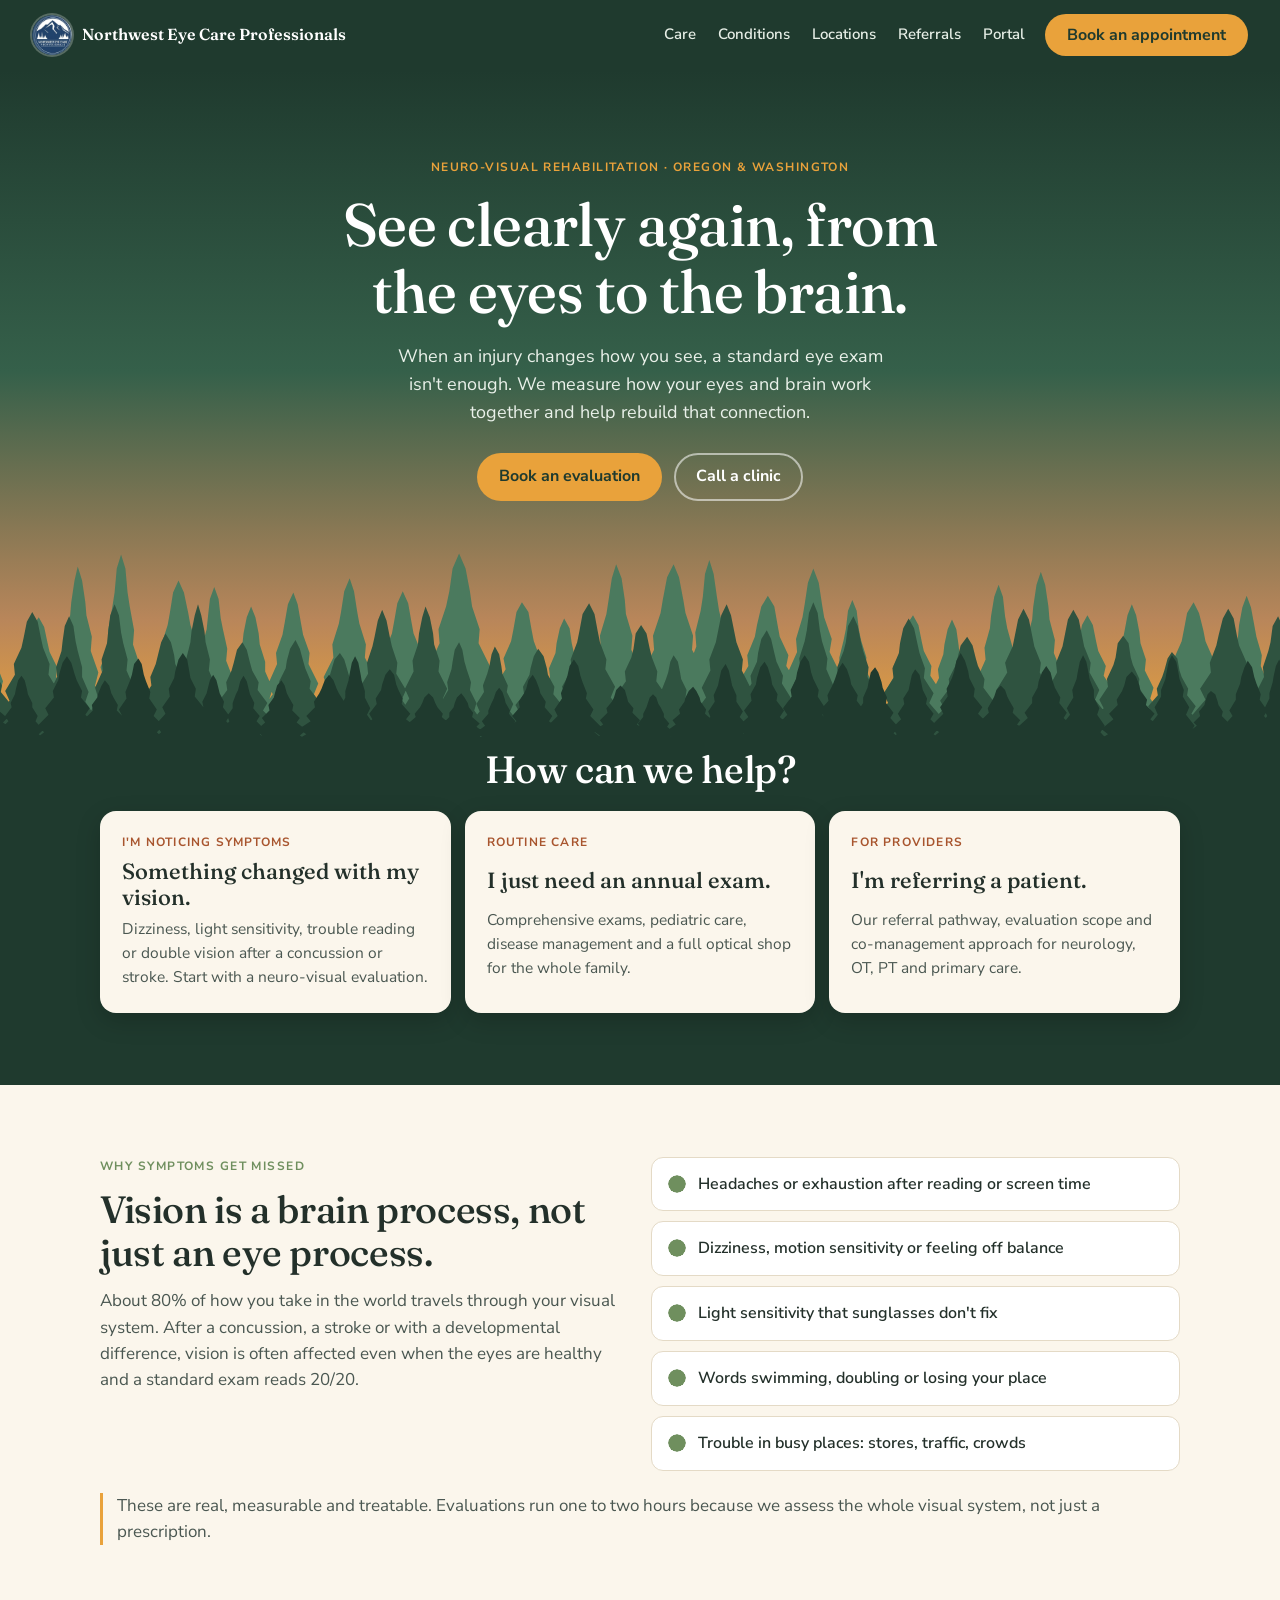
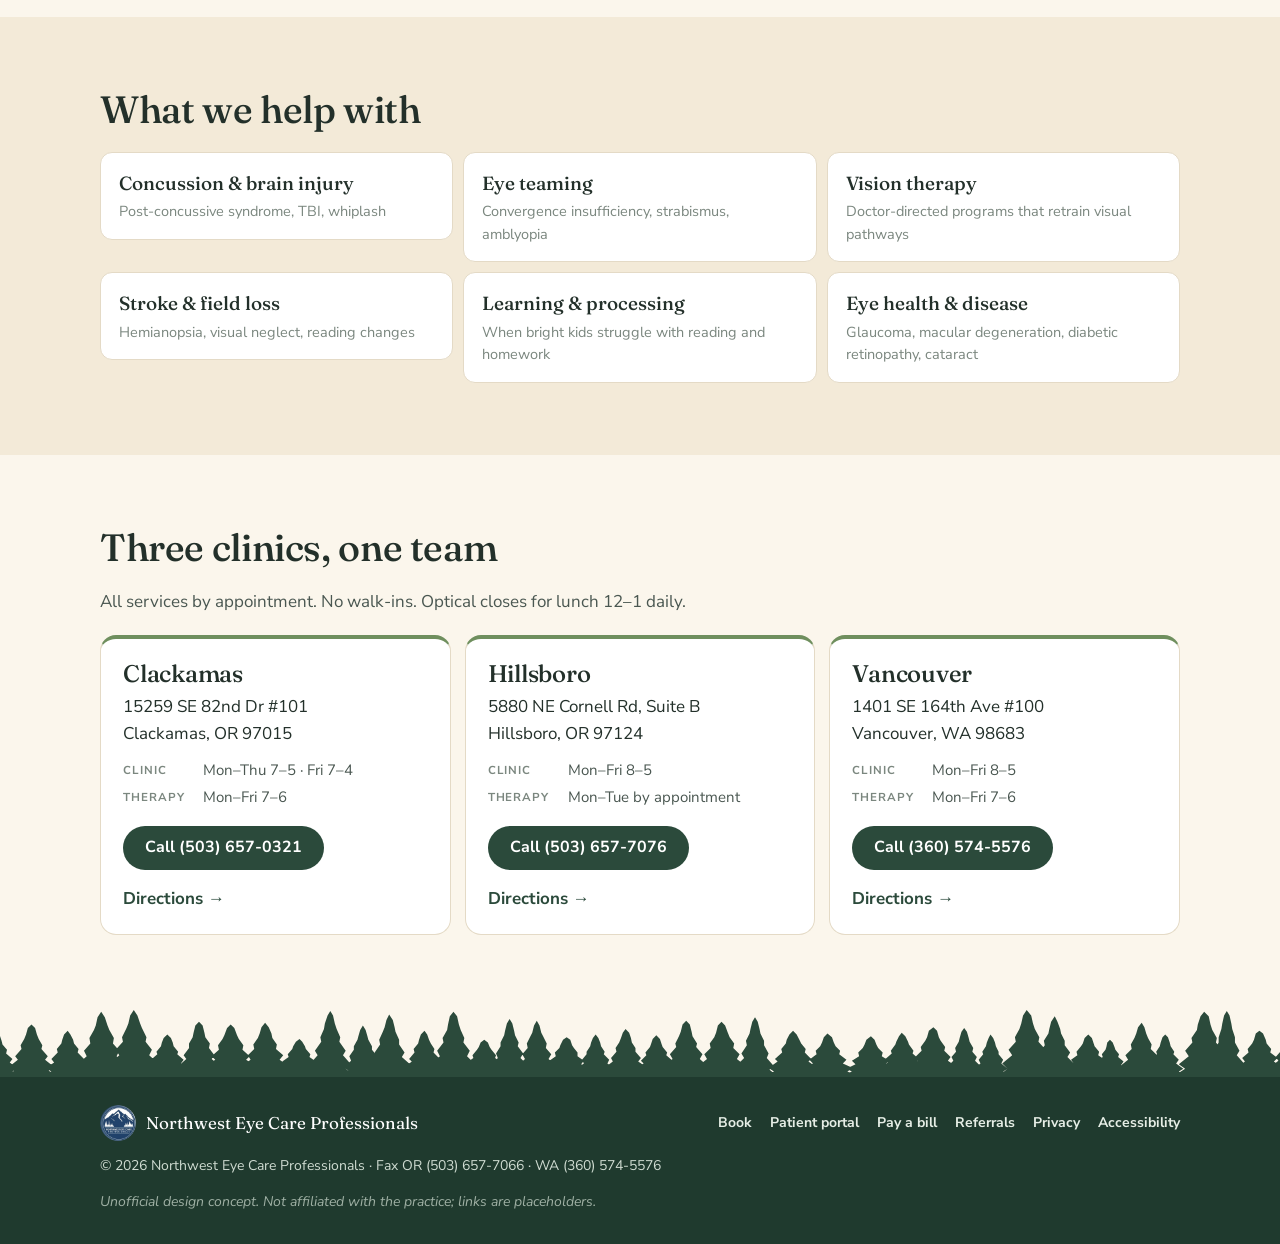
==== pnw/index.html @ d3c1705d "Add Pacific Northwest variant at /pnw/ and link both pages from the README Co-Authored-By: Claude Fa" ====
<!DOCTYPE html>
<html lang="en">
<head>
<meta charset="utf-8">
<meta name="viewport" content="width=device-width, initial-scale=1">
<title>Northwest Eye Care Professionals — Neuro-visual rehabilitation in Oregon and Washington</title>
<meta name="description" content="Neuro-visual evaluation, vision therapy and comprehensive eye care in Clackamas, Hillsboro and Vancouver.">
<meta name="theme-color" content="#2b4a3b">
<link rel="icon" href="../assets/logo.png">
<link rel="preconnect" href="https://fonts.googleapis.com">
<link rel="preconnect" href="https://fonts.gstatic.com" crossorigin>
<link href="https://fonts.googleapis.com/css2?family=Fraunces:opsz,wght,SOFT@9..144,400;9..144,500;9..144,600,50&family=Nunito+Sans:opsz,wght@6..12,400;6..12,600;6..12,700&display=swap" rel="stylesheet">
<link rel="stylesheet" href="styles.css">
</head>
<body>

<header class="top">
  <a class="brand" href="#">
    <img src="../assets/logo.png" alt="" width="40" height="40">
    <span>Northwest Eye Care <br>Professionals</span>
  </a>
  <nav class="top__nav" aria-label="Primary">
    <a href="#help">Care</a>
    <a href="#conditions">Conditions</a>
    <a href="#locations">Locations</a>
    <a href="#">Referrals</a>
    <a href="#">Portal</a>
  </nav>
  <a class="btn btn--sun top__cta" href="#">Book an appointment</a>
</header>

<main>

<section class="hero">
  <div class="hero__sky">
    <div class="hero__copy">
      <p class="eyebrow">Neuro-visual rehabilitation · Oregon &amp; Washington</p>
      <h1>See clearly again, from the eyes to the brain.</h1>
      <p>When an injury changes how you see, a standard eye exam isn't enough. We measure how your eyes and brain work together and help rebuild that connection.</p>
      <div class="hero__actions">
        <a class="btn btn--sun" href="#">Book an evaluation</a>
        <a class="btn btn--outline" href="#locations">Call a clinic</a>
      </div>
    </div>
    <svg class="trees" viewBox="0 0 1440 240" preserveAspectRatio="xMidYMax slice" aria-hidden="true">
      <path class="trees__far" d="M-20 280 L-20 240 L-20 240 L-20 240 L-6 222 L-12 211 L-1 193 L-5 181 L4 163 L3 152 L9 134 L10 123 L13 105 L18 94 L23 105 L25 123 L27 134 L33 152 L32 163 L41 181 L37 193 L48 211 L41 222 L56 240 L56 240 L32 240 L32 240 L46 222 L40 211 L51 194 L47 183 L56 165 L55 154 L61 136 L62 126 L65 108 L70 97 L75 108 L78 126 L80 136 L85 154 L84 165 L93 183 L89 194 L101 211 L94 222 L108 240 L108 240 L79 240 L79 240 L92 222 L86 211 L96 194 L92 183 L100 165 L99 154 L104 136 L106 125 L108 108 L112 97 L116 108 L119 125 L121 136 L126 154 L125 165 L132 183 L129 194 L139 211 L133 222 L146 240 L146 240 L121 240 L121 240 L137 226 L129 217 L143 202 L138 194 L148 179 L147 170 L154 156 L156 147 L159 133 L165 124 L170 133 L173 147 L175 156 L182 170 L181 179 L191 194 L186 202 L200 217 L192 226 L208 240 L208 240 L170 240 L170 240 L182 220 L176 207 L186 187 L182 175 L190 155 L189 142 L194 122 L195 110 L198 90 L201 77 L205 90 L208 110 L209 122 L214 142 L213 155 L220 175 L217 187 L227 207 L221 220 L233 240 L233 240 L210 240 L210 240 L222 218 L216 205 L226 184 L222 170 L230 149 L229 136 L233 114 L235 101 L237 79 L241 66 L245 79 L247 101 L249 114 L253 136 L252 149 L259 170 L256 184 L266 205 L260 218 L272 240 L272 240 L253 240 L253 240 L269 221 L261 210 L274 191 L269 180 L279 161 L278 150 L284 131 L286 120 L289 101 L294 90 L299 101 L303 120 L305 131 L311 150 L310 161 L319 180 L315 191 L327 210 L320 221 L336 240 L336 240 L297 240 L297 240 L308 222 L303 211 L312 193 L309 182 L316 164 L315 153 L320 135 L321 125 L323 107 L327 96 L331 107 L333 125 L335 135 L339 153 L338 164 L345 182 L342 193 L351 211 L346 222 L357 240 L357 240 L328 240 L328 240 L340 224 L334 215 L345 199 L341 190 L349 174 L348 165 L353 149 L354 139 L357 124 L361 114 L365 124 L368 139 L369 149 L374 165 L374 174 L381 190 L378 199 L388 215 L382 224 L394 240 L394 240 L362 240 L362 240 L376 223 L369 212 L381 195 L377 185 L385 167 L384 157 L390 140 L392 129 L395 112 L400 101 L404 112 L407 129 L409 140 L415 157 L414 167 L423 185 L419 195 L430 212 L423 223 L438 240 L438 240 L413 240 L413 240 L427 221 L420 210 L432 191 L428 179 L437 161 L436 149 L442 130 L444 119 L447 100 L452 88 L456 100 L459 119 L461 130 L467 149 L466 161 L475 179 L471 191 L483 210 L476 221 L491 240 L491 240 L459 240 L459 240 L475 223 L468 212 L480 195 L476 184 L486 167 L484 156 L491 139 L493 128 L496 111 L501 100 L506 111 L509 128 L511 139 L518 156 L516 167 L526 184 L522 195 L534 212 L527 223 L543 240 L543 240 L506 240 L506 240 L524 218 L515 205 L530 183 L525 170 L535 148 L534 135 L541 114 L544 100 L547 79 L553 65 L559 79 L563 100 L565 114 L572 135 L571 148 L582 170 L577 183 L591 205 L583 218 L601 240 L601 240 L569 240 L569 240 L585 224 L578 214 L590 198 L586 188 L596 172 L594 162 L601 146 L603 136 L606 119 L611 110 L617 119 L620 136 L622 146 L628 162 L627 172 L637 188 L632 198 L645 214 L638 224 L654 240 L654 240 L615 240 L615 240 L629 226 L622 217 L633 203 L629 194 L637 180 L636 171 L642 157 L643 148 L646 134 L650 125 L655 134 L657 148 L659 157 L664 171 L663 180 L671 194 L668 203 L678 217 L672 226 L685 240 L685 240 L661 240 L661 240 L675 220 L669 207 L680 187 L676 174 L684 154 L683 141 L689 121 L691 108 L694 88 L698 75 L703 88 L706 108 L707 121 L713 141 L712 154 L720 174 L716 187 L728 207 L721 220 L735 240 L735 240 L704 240 L704 240 L722 220 L713 207 L727 187 L723 174 L733 154 L732 141 L739 120 L741 108 L745 87 L751 75 L756 87 L760 108 L762 120 L769 141 L768 154 L779 174 L774 187 L788 207 L780 220 L797 240 L797 240 L751 240 L751 240 L763 219 L757 206 L768 185 L764 172 L772 151 L771 138 L776 118 L778 105 L780 84 L784 71 L788 84 L791 105 L793 118 L798 138 L797 151 L805 172 L801 185 L811 206 L805 219 L818 240 L818 240 L791 240 L791 240 L809 223 L800 213 L814 196 L810 186 L820 169 L819 159 L826 142 L828 131 L832 114 L838 104 L844 114 L847 131 L849 142 L857 159 L855 169 L866 186 L861 196 L876 213 L867 223 L885 240 L885 240 L839 240 L839 240 L855 220 L847 208 L860 188 L856 176 L865 156 L864 144 L870 124 L872 112 L875 92 L880 79 L885 92 L888 112 L890 124 L897 144 L895 156 L905 176 L901 188 L913 208 L906 220 L921 240 L921 240 L885 240 L885 240 L897 224 L891 214 L901 197 L897 187 L904 171 L904 161 L908 145 L910 135 L912 118 L916 108 L920 118 L922 135 L924 145 L929 161 L928 171 L935 187 L932 197 L941 214 L936 224 L948 240 L948 240 L928 240 L928 240 L945 225 L937 216 L950 202 L946 193 L955 178 L954 169 L961 155 L963 146 L966 131 L972 122 L977 131 L980 146 L982 155 L989 169 L988 178 L998 193 L993 202 L1006 216 L998 225 L1015 240 L1015 240 L976 240 L976 240 L988 226 L982 217 L992 203 L989 194 L996 180 L995 172 L1000 158 L1001 149 L1004 135 L1008 126 L1012 135 L1014 149 L1015 158 L1020 172 L1019 180 L1027 194 L1023 203 L1033 217 L1027 226 L1039 240 L1039 240 L1018 240 L1018 240 L1030 222 L1024 211 L1034 193 L1031 181 L1039 163 L1038 152 L1043 134 L1044 123 L1047 105 L1051 94 L1055 105 L1057 123 L1059 134 L1064 152 L1063 163 L1071 181 L1067 193 L1077 211 L1071 222 L1084 240 L1084 240 L1057 240 L1057 240 L1069 220 L1063 208 L1074 189 L1070 177 L1078 157 L1077 145 L1082 126 L1083 114 L1086 94 L1090 82 L1094 94 L1097 114 L1098 126 L1103 145 L1102 157 L1110 177 L1107 189 L1117 208 L1111 220 L1123 240 L1123 240 L1092 240 L1092 240 L1108 225 L1100 216 L1113 202 L1108 193 L1118 178 L1117 169 L1123 155 L1125 146 L1128 131 L1133 122 L1138 131 L1141 146 L1143 155 L1150 169 L1148 178 L1158 193 L1154 202 L1166 216 L1159 225 L1174 240 L1174 240 L1140 240 L1140 240 L1153 224 L1147 214 L1157 199 L1154 189 L1161 173 L1160 163 L1165 148 L1167 138 L1170 122 L1174 112 L1178 122 L1181 138 L1182 148 L1187 163 L1186 173 L1194 189 L1191 199 L1201 214 L1195 224 L1208 240 L1208 240 L1187 240 L1187 240 L1204 224 L1196 214 L1209 198 L1205 188 L1215 172 L1213 162 L1220 146 L1222 136 L1225 120 L1231 110 L1236 120 L1240 136 L1242 146 L1249 162 L1247 172 L1257 188 L1253 198 L1266 214 L1258 224 L1275 240 L1275 240 L1247 240 L1247 240 L1259 223 L1253 213 L1264 196 L1260 186 L1268 169 L1267 159 L1272 142 L1273 131 L1276 115 L1280 104 L1284 115 L1287 131 L1289 142 L1294 159 L1293 169 L1300 186 L1297 196 L1307 213 L1301 223 L1314 240 L1314 240 L1292 240 L1292 240 L1307 226 L1300 217 L1313 202 L1308 193 L1318 179 L1316 170 L1323 156 L1325 147 L1328 132 L1333 123 L1338 132 L1341 147 L1343 156 L1349 170 L1348 179 L1358 193 L1353 202 L1366 217 L1359 226 L1374 240 L1374 240 L1349 240 L1349 240 L1362 224 L1356 215 L1366 199 L1363 189 L1370 174 L1370 164 L1375 148 L1376 139 L1379 123 L1383 113 L1387 123 L1390 139 L1391 148 L1397 164 L1396 174 L1403 189 L1400 199 L1410 215 L1404 224 L1417 240 L1417 240 L1393 240 L1393 240 L1407 224 L1401 214 L1411 198 L1408 188 L1416 172 L1415 162 L1420 146 L1422 137 L1425 121 L1429 111 L1434 121 L1436 137 L1438 146 L1443 162 L1442 172 L1451 188 L1447 198 L1458 214 L1451 224 L1465 240 L1465 240 L1430 240 L1430 240 L1442 222 L1437 210 L1446 192 L1443 181 L1450 163 L1449 151 L1454 133 L1456 122 L1458 103 L1462 92 L1466 103 L1468 122 L1470 133 L1474 151 L1474 163 L1481 181 L1477 192 L1487 210 L1481 222 L1493 240 L1493 240 L1465 280 Z"/>
      <path class="trees__mid" d="M-20 280 L-20 240 L-20 240 L-20 240 L-6 228 L-13 220 L-2 208 L-5 201 L3 188 L2 181 L7 169 L9 161 L12 149 L17 141 L21 149 L24 161 L26 169 L31 181 L30 188 L38 201 L35 208 L46 220 L39 228 L53 240 L53 240 L23 240 L23 240 L39 227 L32 219 L44 206 L40 198 L49 185 L48 177 L55 165 L57 157 L60 144 L65 136 L70 144 L73 157 L75 165 L82 177 L81 185 L90 198 L86 206 L99 219 L91 227 L107 240 L107 240 L75 240 L75 240 L90 229 L83 222 L95 211 L91 204 L100 193 L99 187 L105 175 L107 169 L110 158 L115 151 L120 158 L123 169 L125 175 L131 187 L130 193 L139 204 L135 211 L148 222 L140 229 L156 240 L156 240 L118 240 L118 240 L133 225 L126 216 L138 201 L134 192 L143 177 L142 167 L149 152 L151 143 L154 128 L159 119 L164 128 L167 143 L169 152 L175 167 L174 177 L183 192 L179 201 L192 216 L184 225 L200 240 L200 240 L163 240 L163 240 L174 225 L169 217 L178 202 L175 193 L182 179 L181 170 L186 155 L187 146 L189 132 L193 123 L197 132 L199 146 L201 155 L205 170 L205 179 L211 193 L208 202 L218 217 L212 225 L224 240 L224 240 L205 240 L205 240 L216 224 L211 214 L220 199 L217 189 L224 173 L223 163 L228 148 L229 138 L231 122 L235 112 L239 122 L241 138 L243 148 L247 163 L246 173 L253 189 L250 199 L259 214 L254 224 L266 240 L266 240 L246 240 L246 240 L260 227 L253 220 L264 207 L260 200 L269 187 L268 179 L273 167 L275 159 L278 147 L282 139 L287 147 L290 159 L291 167 L297 179 L296 187 L304 200 L301 207 L312 220 L305 227 L319 240 L319 240 L284 240 L284 240 L295 224 L290 214 L298 198 L295 189 L302 173 L301 163 L305 147 L306 137 L309 122 L312 112 L315 122 L318 137 L319 147 L323 163 L322 173 L329 189 L326 198 L334 214 L329 224 L340 240 L340 240 L315 240 L315 240 L329 228 L322 221 L334 210 L330 203 L339 191 L338 184 L343 173 L345 166 L348 154 L353 147 L357 154 L360 166 L362 173 L368 184 L367 191 L376 203 L372 210 L383 221 L376 228 L391 240 L391 240 L365 240 L365 240 L379 228 L373 221 L384 209 L380 202 L388 190 L387 183 L393 171 L394 164 L397 153 L402 145 L406 153 L409 164 L411 171 L416 183 L415 190 L424 202 L420 209 L431 221 L424 228 L438 240 L438 240 L404 240 L404 240 L419 230 L412 223 L424 213 L420 207 L428 196 L427 190 L433 180 L435 173 L438 163 L443 157 L447 163 L450 173 L452 180 L458 190 L457 196 L466 207 L462 213 L473 223 L466 230 L481 240 L481 240 L446 240 L446 240 L460 225 L453 215 L464 200 L460 191 L469 176 L468 166 L473 151 L475 142 L478 127 L482 117 L486 127 L489 142 L491 151 L496 166 L495 176 L504 191 L500 200 L511 215 L504 225 L518 240 L518 240 L491 240 L491 240 L503 224 L497 215 L507 199 L503 190 L511 174 L510 164 L515 149 L516 139 L519 124 L522 114 L526 124 L529 139 L530 149 L535 164 L534 174 L542 190 L538 199 L548 215 L542 224 L554 240 L554 240 L525 240 L525 240 L536 228 L531 221 L539 210 L536 203 L543 191 L542 184 L546 172 L547 165 L549 154 L553 147 L556 154 L558 165 L560 172 L564 184 L563 191 L569 203 L567 210 L575 221 L570 228 L581 240 L581 240 L558 240 L558 240 L569 229 L563 222 L572 211 L569 204 L576 193 L575 187 L579 176 L581 169 L583 158 L586 151 L590 158 L592 169 L593 176 L598 187 L597 193 L603 204 L600 211 L609 222 L604 229 L615 240 L615 240 L590 240 L590 240 L604 229 L598 223 L609 212 L605 205 L613 195 L612 188 L618 177 L619 171 L622 160 L626 153 L631 160 L634 171 L635 177 L641 188 L640 195 L648 205 L644 212 L655 223 L649 229 L663 240 L663 240 L632 240 L632 240 L647 224 L640 214 L652 198 L648 188 L657 172 L656 163 L662 147 L664 137 L667 121 L673 111 L678 121 L681 137 L683 147 L689 163 L688 172 L697 188 L693 198 L705 214 L698 224 L713 240 L713 240 L683 240 L683 240 L698 226 L691 218 L702 205 L698 196 L707 183 L706 174 L712 161 L714 153 L716 139 L721 131 L726 139 L729 153 L731 161 L736 174 L735 183 L744 196 L740 205 L751 218 L745 226 L759 240 L759 240 L723 240 L723 240 L734 230 L729 224 L737 214 L734 208 L741 198 L740 191 L744 181 L746 175 L748 165 L751 159 L755 165 L757 175 L758 181 L763 191 L762 198 L768 208 L765 214 L774 224 L769 230 L779 240 L779 240 L762 240 L762 240 L776 224 L769 214 L781 198 L777 189 L785 173 L784 163 L790 147 L792 137 L795 122 L800 112 L804 122 L807 137 L809 147 L815 163 L814 173 L822 189 L818 198 L830 214 L823 224 L838 240 L838 240 L800 240 L800 240 L814 227 L807 219 L819 206 L815 198 L823 185 L822 178 L828 165 L829 157 L832 144 L837 136 L841 144 L844 157 L846 165 L852 178 L851 185 L859 198 L855 206 L867 219 L860 227 L874 240 L874 240 L848 240 L848 240 L860 224 L854 214 L864 198 L861 188 L868 172 L867 162 L872 146 L874 136 L876 120 L880 110 L884 120 L886 136 L888 146 L893 162 L892 172 L899 188 L896 198 L906 214 L900 224 L912 240 L912 240 L881 240 L881 240 L895 226 L888 217 L899 202 L895 193 L903 179 L902 170 L908 155 L910 147 L912 132 L917 123 L921 132 L924 147 L926 155 L931 170 L930 179 L938 193 L934 202 L945 217 L939 226 L952 240 L952 240 L930 240 L930 240 L944 226 L937 217 L949 203 L945 194 L954 180 L953 171 L959 157 L960 148 L963 134 L968 125 L973 134 L976 148 L978 157 L983 171 L982 180 L991 194 L987 203 L999 217 L992 226 L1007 240 L1007 240 L980 240 L980 240 L996 228 L989 220 L1001 208 L997 201 L1006 189 L1005 181 L1011 169 L1013 162 L1016 150 L1022 142 L1027 150 L1030 162 L1032 169 L1038 181 L1037 189 L1046 201 L1042 208 L1055 220 L1047 228 L1063 240 L1063 240 L1033 240 L1033 240 L1048 225 L1041 215 L1054 200 L1049 191 L1059 175 L1057 166 L1064 151 L1066 141 L1069 126 L1074 116 L1079 126 L1082 141 L1084 151 L1090 166 L1089 175 L1098 191 L1094 200 L1107 215 L1099 225 L1115 240 L1115 240 L1081 240 L1081 240 L1096 225 L1089 215 L1101 200 L1096 191 L1105 175 L1104 166 L1110 151 L1112 141 L1115 126 L1120 117 L1125 126 L1128 141 L1130 151 L1136 166 L1135 175 L1144 191 L1140 200 L1152 215 L1144 225 L1159 240 L1159 240 L1129 240 L1129 240 L1143 228 L1136 220 L1148 208 L1144 200 L1152 188 L1151 181 L1157 168 L1159 161 L1161 148 L1166 141 L1171 148 L1173 161 L1175 168 L1181 181 L1180 188 L1188 200 L1184 208 L1195 220 L1189 228 L1203 240 L1203 240 L1175 240 L1175 240 L1188 230 L1182 223 L1193 213 L1189 206 L1198 196 L1197 190 L1202 179 L1204 173 L1207 162 L1211 156 L1216 162 L1218 173 L1220 179 L1226 190 L1225 196 L1233 206 L1229 213 L1240 223 L1234 230 L1248 240 L1248 240 L1221 240 L1221 240 L1237 225 L1229 215 L1242 200 L1237 190 L1247 175 L1246 166 L1252 150 L1254 141 L1258 125 L1263 116 L1268 125 L1271 141 L1273 150 L1280 166 L1279 175 L1288 190 L1284 200 L1297 215 L1289 225 L1305 240 L1305 240 L1275 240 L1275 240 L1288 226 L1282 217 L1292 202 L1289 193 L1296 179 L1295 170 L1300 155 L1302 147 L1304 132 L1309 123 L1313 132 L1315 147 L1317 155 L1322 170 L1321 179 L1329 193 L1325 202 L1335 217 L1329 226 L1342 240 L1342 240 L1316 240 L1316 240 L1329 225 L1323 216 L1334 200 L1330 191 L1338 176 L1337 167 L1342 152 L1344 142 L1346 127 L1350 118 L1355 127 L1357 142 L1359 152 L1364 167 L1363 176 L1371 191 L1367 200 L1378 216 L1372 225 L1385 240 L1385 240 L1352 240 L1352 240 L1366 230 L1359 224 L1371 214 L1367 207 L1376 197 L1375 191 L1381 181 L1383 175 L1386 165 L1390 159 L1395 165 L1398 175 L1400 181 L1406 191 L1405 197 L1414 207 L1410 214 L1421 224 L1414 230 L1429 240 L1429 240 L1400 240 L1400 240 L1413 229 L1407 222 L1417 210 L1414 203 L1421 192 L1421 185 L1426 174 L1427 167 L1430 155 L1434 148 L1439 155 L1441 167 L1443 174 L1448 185 L1447 192 L1455 203 L1452 210 L1462 222 L1456 229 L1469 240 L1469 240 L1444 240 L1444 240 L1457 226 L1451 218 L1462 204 L1458 196 L1466 182 L1465 174 L1470 160 L1472 151 L1475 138 L1479 129 L1483 138 L1486 151 L1488 160 L1493 174 L1492 182 L1500 196 L1496 204 L1507 218 L1501 226 L1514 240 L1514 240 L1492 280 Z"/>
      <path class="trees__near" d="M-20 280 L-20 240 L-20 240 L-20 240 L-10 234 L-15 231 L-7 225 L-10 222 L-4 216 L-5 213 L-1 207 L1 204 L3 198 L6 195 L9 198 L11 204 L12 207 L16 213 L15 216 L21 222 L18 225 L26 231 L22 234 L31 240 L31 240 L9 240 L9 240 L21 233 L15 229 L24 223 L21 219 L28 212 L27 208 L32 202 L34 198 L36 191 L40 187 L44 191 L46 198 L47 202 L52 208 L51 212 L58 219 L55 223 L65 229 L59 233 L71 240 L71 240 L42 240 L42 240 L55 231 L49 226 L59 217 L55 211 L63 203 L62 197 L67 188 L69 183 L71 174 L76 169 L80 174 L82 183 L84 188 L89 197 L88 203 L96 211 L92 217 L103 226 L97 231 L110 240 L110 240 L82 240 L82 240 L94 233 L88 228 L99 221 L95 217 L103 210 L102 205 L107 198 L109 194 L111 186 L115 182 L119 186 L122 194 L124 198 L129 205 L128 210 L136 217 L132 221 L142 228 L136 233 L149 240 L149 240 L124 240 L124 240 L134 232 L129 228 L137 220 L134 215 L140 207 L139 203 L143 195 L144 190 L146 182 L149 178 L152 182 L154 190 L155 195 L159 203 L159 207 L164 215 L162 220 L169 228 L165 232 L174 240 L174 240 L157 240 L157 240 L170 230 L164 224 L174 214 L171 208 L179 198 L178 192 L183 182 L184 176 L187 166 L191 160 L195 166 L198 176 L200 182 L205 192 L204 198 L212 208 L208 214 L218 224 L212 230 L225 240 L225 240 L196 240 L196 240 L208 233 L202 228 L211 221 L208 217 L215 210 L214 205 L219 198 L220 194 L223 187 L226 182 L230 187 L232 194 L234 198 L238 205 L237 210 L244 217 L241 221 L250 228 L245 233 L256 240 L256 240 L228 240 L228 240 L239 230 L234 224 L242 215 L239 209 L246 199 L245 193 L249 183 L251 177 L253 167 L257 162 L260 167 L262 177 L264 183 L268 193 L267 199 L274 209 L271 215 L280 224 L274 230 L285 240 L285 240 L266 240 L266 240 L278 230 L273 223 L282 213 L279 207 L286 197 L285 190 L290 180 L291 174 L294 163 L298 157 L302 163 L304 174 L305 180 L310 190 L309 197 L317 207 L313 213 L323 223 L317 230 L329 240 L329 240 L301 240 L301 240 L311 232 L306 227 L314 220 L311 215 L317 207 L316 202 L320 194 L321 190 L323 182 L326 177 L329 182 L331 190 L332 194 L336 202 L335 207 L341 215 L338 220 L345 227 L341 232 L350 240 L350 240 L329 240 L329 240 L338 232 L334 228 L341 220 L339 215 L344 208 L344 203 L347 195 L349 191 L351 183 L354 178 L357 183 L359 191 L360 195 L364 203 L363 208 L369 215 L366 220 L374 228 L369 232 L379 240 L379 240 L360 240 L360 240 L371 233 L366 228 L374 221 L371 217 L378 210 L377 205 L382 198 L383 194 L385 187 L389 182 L392 187 L394 194 L396 198 L400 205 L399 210 L406 217 L403 221 L412 228 L406 233 L417 240 L417 240 L398 240 L398 240 L412 232 L405 227 L416 220 L412 215 L420 207 L419 202 L424 194 L426 190 L429 182 L433 177 L437 182 L440 190 L442 194 L447 202 L446 207 L454 215 L450 220 L461 227 L455 232 L468 240 L468 240 L434 240 L434 240 L443 230 L439 224 L446 214 L443 208 L448 198 L448 192 L451 182 L452 176 L454 166 L457 160 L460 166 L462 176 L463 182 L466 192 L466 198 L471 208 L468 214 L475 224 L471 230 L480 240 L480 240 L457 240 L457 240 L469 232 L464 226 L473 218 L470 213 L477 204 L476 199 L481 191 L482 186 L485 177 L489 172 L493 177 L495 186 L497 191 L501 199 L500 204 L508 213 L504 218 L514 226 L508 232 L520 240 L520 240 L493 240 L493 240 L505 234 L499 231 L509 225 L506 222 L513 216 L512 213 L517 207 L519 203 L521 198 L525 194 L529 198 L531 203 L533 207 L538 213 L537 216 L544 222 L541 225 L551 231 L545 234 L557 240 L557 240 L527 240 L527 240 L537 234 L532 231 L541 225 L538 222 L544 216 L544 212 L548 207 L549 203 L551 198 L555 194 L558 198 L561 203 L562 207 L566 212 L565 216 L572 222 L569 225 L577 231 L572 234 L583 240 L583 240 L564 240 L564 240 L574 234 L569 230 L577 224 L574 220 L580 213 L580 210 L583 203 L585 199 L587 193 L590 189 L593 193 L595 199 L596 203 L600 210 L599 213 L605 220 L602 224 L610 230 L606 234 L615 240 L615 240 L590 240 L590 240 L602 232 L596 227 L606 220 L602 215 L609 207 L608 202 L613 194 L615 190 L617 182 L621 177 L624 182 L627 190 L628 194 L633 202 L632 207 L639 215 L636 220 L645 227 L639 232 L651 240 L651 240 L628 240 L628 240 L640 230 L634 225 L644 215 L641 209 L648 199 L647 194 L651 184 L653 178 L655 169 L659 163 L663 169 L665 178 L667 184 L671 194 L670 199 L677 209 L674 215 L684 225 L678 230 L690 240 L690 240 L671 240 L671 240 L683 233 L677 229 L686 223 L683 219 L690 212 L689 208 L694 202 L696 198 L698 191 L702 187 L706 191 L708 198 L709 202 L714 208 L713 212 L720 219 L717 223 L727 229 L721 233 L733 240 L733 240 L708 240 L708 240 L717 234 L713 231 L720 225 L718 222 L723 216 L723 213 L726 207 L727 204 L729 198 L732 195 L735 198 L737 204 L739 207 L742 213 L742 216 L747 222 L745 225 L752 231 L748 234 L757 240 L757 240 L737 240 L737 240 L749 234 L743 230 L753 223 L750 219 L757 213 L756 209 L761 202 L762 198 L765 192 L769 188 L772 192 L775 198 L776 202 L781 209 L780 213 L787 219 L784 223 L794 230 L788 234 L800 240 L800 240 L772 240 L772 240 L782 231 L777 225 L785 216 L783 211 L789 202 L788 196 L792 187 L793 182 L795 173 L799 167 L802 173 L804 182 L805 187 L809 196 L809 202 L815 211 L812 216 L820 225 L815 231 L826 240 L826 240 L804 240 L804 240 L816 231 L810 225 L820 216 L816 210 L823 201 L822 195 L827 186 L828 180 L831 170 L835 165 L838 170 L841 180 L842 186 L847 195 L846 201 L853 210 L849 216 L859 225 L853 231 L865 240 L865 240 L839 240 L839 240 L852 230 L846 224 L856 214 L852 208 L860 197 L859 191 L864 181 L865 175 L868 165 L872 159 L876 165 L878 175 L880 181 L885 191 L884 197 L891 208 L888 214 L898 224 L892 230 L904 240 L904 240 L873 240 L873 240 L886 231 L880 225 L890 216 L886 210 L894 201 L893 196 L898 186 L900 181 L903 172 L907 166 L911 172 L914 181 L915 186 L921 196 L920 201 L927 210 L924 216 L934 225 L928 231 L941 240 L941 240 L909 240 L909 240 L919 231 L914 226 L923 217 L920 212 L926 203 L926 198 L930 189 L931 184 L933 175 L937 170 L940 175 L943 184 L944 189 L948 198 L947 203 L954 212 L951 217 L959 226 L954 231 L965 240 L965 240 L947 240 L947 240 L957 232 L953 226 L961 218 L958 213 L964 204 L963 199 L968 191 L969 186 L971 177 L974 172 L978 177 L980 186 L981 191 L985 199 L984 204 L991 213 L988 218 L996 226 L991 232 L1002 240 L1002 240 L984 240 L984 240 L996 230 L990 223 L1000 213 L997 207 L1004 197 L1003 190 L1008 180 L1010 174 L1012 164 L1016 157 L1020 164 L1023 174 L1024 180 L1029 190 L1028 197 L1036 207 L1032 213 L1042 223 L1037 230 L1049 240 L1049 240 L1022 240 L1022 240 L1034 233 L1029 229 L1038 223 L1035 219 L1042 212 L1041 208 L1045 201 L1047 197 L1049 191 L1053 187 L1057 191 L1059 197 L1061 201 L1065 208 L1064 212 L1071 219 L1068 223 L1078 229 L1072 233 L1084 240 L1084 240 L1062 240 L1062 240 L1074 231 L1068 226 L1078 217 L1075 212 L1082 203 L1082 198 L1087 189 L1088 183 L1091 175 L1095 169 L1099 175 L1101 183 L1103 189 L1108 198 L1107 203 L1114 212 L1111 217 L1121 226 L1115 231 L1127 240 L1127 240 L1104 240 L1104 240 L1114 230 L1109 224 L1117 214 L1114 208 L1120 198 L1119 191 L1123 181 L1124 175 L1126 165 L1129 159 L1132 165 L1134 175 L1135 181 L1139 191 L1139 198 L1144 208 L1142 214 L1149 224 L1145 230 L1154 240 L1154 240 L1139 240 L1139 240 L1152 232 L1146 227 L1157 218 L1153 213 L1161 205 L1160 200 L1165 192 L1167 187 L1169 179 L1174 174 L1178 179 L1181 187 L1182 192 L1188 200 L1187 205 L1195 213 L1191 218 L1202 227 L1195 232 L1208 240 L1208 240 L1185 240 L1185 240 L1195 230 L1190 224 L1198 214 L1195 207 L1201 197 L1201 191 L1205 181 L1206 175 L1208 165 L1211 159 L1215 165 L1217 175 L1218 181 L1222 191 L1221 197 L1227 207 L1224 214 L1232 224 L1228 230 L1238 240 L1238 240 L1220 240 L1220 240 L1231 234 L1226 230 L1234 224 L1231 221 L1237 215 L1236 211 L1241 205 L1242 201 L1244 195 L1247 192 L1251 195 L1253 201 L1254 205 L1258 211 L1257 215 L1263 221 L1261 224 L1269 230 L1264 234 L1274 240 L1274 240 L1252 240 L1252 240 L1263 231 L1258 225 L1267 215 L1264 210 L1270 200 L1270 195 L1274 185 L1275 179 L1278 170 L1281 164 L1285 170 L1287 179 L1289 185 L1293 195 L1292 200 L1299 210 L1296 215 L1305 225 L1300 231 L1311 240 L1311 240 L1287 240 L1287 240 L1296 230 L1292 225 L1299 215 L1296 209 L1301 199 L1301 194 L1304 184 L1305 178 L1307 169 L1310 163 L1313 169 L1314 178 L1316 184 L1319 194 L1318 199 L1324 209 L1321 215 L1328 225 L1324 230 L1333 240 L1333 240 L1310 240 L1310 240 L1323 234 L1317 230 L1327 223 L1323 219 L1331 213 L1330 209 L1335 202 L1336 198 L1339 192 L1343 188 L1347 192 L1349 198 L1351 202 L1356 209 L1355 213 L1362 219 L1359 223 L1369 230 L1363 234 L1375 240 L1375 240 L1347 240 L1347 240 L1360 234 L1354 230 L1364 224 L1360 220 L1368 213 L1367 210 L1372 203 L1373 200 L1376 193 L1380 189 L1384 193 L1386 200 L1388 203 L1393 210 L1392 213 L1399 220 L1396 224 L1406 230 L1400 234 L1412 240 L1412 240 L1382 240 L1382 240 L1393 231 L1387 225 L1396 216 L1393 210 L1400 201 L1399 196 L1403 186 L1405 181 L1407 172 L1411 166 L1414 172 L1416 181 L1418 186 L1422 196 L1421 201 L1428 210 L1425 216 L1434 225 L1429 231 L1440 240 L1440 240 L1420 240 L1420 240 L1432 230 L1427 223 L1436 213 L1433 207 L1440 197 L1439 190 L1444 180 L1445 174 L1448 163 L1451 157 L1455 163 L1458 174 L1459 180 L1464 190 L1463 197 L1470 207 L1467 213 L1476 223 L1471 230 L1483 240 L1483 240 L1458 240 L1458 240 L1471 234 L1464 230 L1475 224 L1471 221 L1479 215 L1478 211 L1483 205 L1485 201 L1488 195 L1492 192 L1496 195 L1499 201 L1500 205 L1506 211 L1505 215 L1513 221 L1509 224 L1519 230 L1513 234 L1526 240 L1526 240 L1495 280 Z"/>
    </svg>
  </div>
</section>

<section class="help" id="help">
  <h2>How can we help?</h2>
  <div class="help__cards">
    <a class="card" href="#">
      <span class="card__kicker">I'm noticing symptoms</span>
      <strong>Something changed with my vision.</strong>
      <span>Dizziness, light sensitivity, trouble reading or double vision after a concussion or stroke. Start with a neuro-visual evaluation.</span>
    </a>
    <a class="card" href="#">
      <span class="card__kicker">Routine care</span>
      <strong>I just need an annual exam.</strong>
      <span>Comprehensive exams, pediatric care, disease management and a full optical shop for the whole family.</span>
    </a>
    <a class="card" href="#">
      <span class="card__kicker">For providers</span>
      <strong>I'm referring a patient.</strong>
      <span>Our referral pathway, evaluation scope and co-management approach for neurology, OT, PT and primary care.</span>
    </a>
  </div>
</section>

<section class="brain">
  <div class="brain__inner">
    <div class="brain__text">
      <p class="eyebrow eyebrow--moss">Why symptoms get missed</p>
      <h2>Vision is a brain process, not just an eye process.</h2>
      <p>About 80% of how you take in the world travels through your visual system. After a concussion, a stroke or with a developmental difference, vision is often affected even when the eyes are healthy and a standard exam reads 20/20.</p>
    </div>
    <ul class="symptoms">
      <li>Headaches or exhaustion after reading or screen time</li>
      <li>Dizziness, motion sensitivity or feeling off balance</li>
      <li>Light sensitivity that sunglasses don't fix</li>
      <li>Words swimming, doubling or losing your place</li>
      <li>Trouble in busy places: stores, traffic, crowds</li>
    </ul>
    <p class="brain__foot">These are real, measurable and treatable. Evaluations run one to two hours because we assess the whole visual system, not just a prescription.</p>
  </div>
</section>

<section class="conditions" id="conditions">
  <h2>What we help with</h2>
  <ul class="conditions__list">
    <li><a href="#"><strong>Concussion &amp; brain injury</strong><span>Post-concussive syndrome, TBI, whiplash</span></a></li>
    <li><a href="#"><strong>Eye teaming</strong><span>Convergence insufficiency, strabismus, amblyopia</span></a></li>
    <li><a href="#"><strong>Vision therapy</strong><span>Doctor-directed programs that retrain visual pathways</span></a></li>
    <li><a href="#"><strong>Stroke &amp; field loss</strong><span>Hemianopsia, visual neglect, reading changes</span></a></li>
    <li><a href="#"><strong>Learning &amp; processing</strong><span>When bright kids struggle with reading and homework</span></a></li>
    <li><a href="#"><strong>Eye health &amp; disease</strong><span>Glaucoma, macular degeneration, diabetic retinopathy, cataract</span></a></li>
  </ul>
</section>

<section class="locations" id="locations">
  <div class="locations__head">
    <h2>Three clinics, one team</h2>
    <p>All services by appointment. No walk-ins. Optical closes for lunch 12–1 daily.</p>
  </div>
  <div class="loc__grid">
    <article class="loc">
      <h3>Clackamas</h3>
      <p>15259 SE 82nd Dr #101<br>Clackamas, OR 97015</p>
      <dl>
        <dt>Clinic</dt><dd>Mon–Thu 7–5 · Fri 7–4</dd>
        <dt>Therapy</dt><dd>Mon–Fri 7–6</dd>
      </dl>
      <div class="loc__actions"><a class="btn btn--forest" href="#">Call (503) 657-0321</a><a class="link" href="#">Directions</a></div>
    </article>
    <article class="loc">
      <h3>Hillsboro</h3>
      <p>5880 NE Cornell Rd, Suite B<br>Hillsboro, OR 97124</p>
      <dl>
        <dt>Clinic</dt><dd>Mon–Fri 8–5</dd>
        <dt>Therapy</dt><dd>Mon–Tue by appointment</dd>
      </dl>
      <div class="loc__actions"><a class="btn btn--forest" href="#">Call (503) 657-7076</a><a class="link" href="#">Directions</a></div>
    </article>
    <article class="loc">
      <h3>Vancouver</h3>
      <p>1401 SE 164th Ave #100<br>Vancouver, WA 98683</p>
      <dl>
        <dt>Clinic</dt><dd>Mon–Fri 8–5</dd>
        <dt>Therapy</dt><dd>Mon–Fri 7–6</dd>
      </dl>
      <div class="loc__actions"><a class="btn btn--forest" href="#">Call (360) 574-5576</a><a class="link" href="#">Directions</a></div>
    </article>
  </div>
</section>

</main>

<footer class="foot">
  <svg class="foot__trees" viewBox="0 0 1440 120" preserveAspectRatio="xMidYMax slice" aria-hidden="true">
    <path d="M-20 160 L-20 120 L-20 120 L-20 120 L-9 114 L-14 110 L-5 104 L-8 100 L-2 94 L-3 90 L2 84 L3 80 L5 74 L9 70 L13 74 L15 80 L16 84 L21 90 L20 94 L27 100 L24 104 L32 110 L27 114 L38 120 L38 120 L18 120 L18 120 L29 113 L24 108 L33 101 L30 97 L37 89 L36 85 L40 78 L42 73 L44 66 L48 62 L52 66 L54 73 L56 78 L60 85 L59 89 L66 97 L63 101 L72 108 L67 113 L79 120 L79 120 L58 120 L58 120 L70 114 L64 110 L73 104 L70 100 L77 93 L76 89 L81 83 L82 79 L84 73 L88 69 L91 73 L94 79 L95 83 L100 89 L99 93 L106 100 L102 104 L111 110 L106 114 L117 120 L117 120 L92 120 L92 120 L105 111 L99 106 L109 97 L106 91 L113 83 L112 77 L117 68 L119 63 L121 54 L125 48 L129 54 L132 63 L134 68 L139 77 L138 83 L145 91 L142 97 L152 106 L146 111 L158 120 L158 120 L128 120 L128 120 L141 111 L135 105 L145 96 L141 90 L149 81 L148 76 L153 66 L155 61 L157 52 L161 46 L165 52 L168 61 L170 66 L175 76 L174 81 L181 90 L178 96 L188 105 L182 111 L194 120 L194 120 L168 120 L168 120 L180 114 L174 111 L183 105 L180 101 L187 95 L186 92 L191 86 L192 82 L194 77 L198 73 L202 77 L204 82 L205 86 L210 92 L209 95 L216 101 L213 105 L222 111 L216 114 L228 120 L228 120 L204 120 L204 120 L215 112 L210 108 L219 100 L216 96 L222 88 L222 83 L226 76 L227 71 L229 63 L233 59 L237 63 L239 71 L240 76 L245 83 L244 88 L250 96 L247 100 L256 108 L251 112 L262 120 L262 120 L233 120 L233 120 L247 113 L240 108 L251 101 L247 97 L255 90 L254 85 L259 78 L261 74 L264 66 L268 62 L272 66 L275 74 L277 78 L282 85 L281 90 L289 97 L285 101 L296 108 L289 113 L303 120 L303 120 L274 120 L274 120 L286 113 L280 108 L290 101 L287 96 L294 89 L293 84 L298 77 L300 72 L302 65 L306 60 L310 65 L313 72 L314 77 L319 84 L318 89 L326 96 L322 101 L332 108 L326 113 L339 120 L339 120 L312 120 L312 120 L324 115 L319 112 L328 106 L325 103 L332 98 L331 95 L336 89 L337 86 L340 81 L344 78 L347 81 L350 86 L351 89 L356 95 L355 98 L362 103 L359 106 L368 112 L363 115 L375 120 L375 120 L350 120 L350 120 L361 111 L356 105 L364 96 L361 91 L368 81 L367 76 L371 67 L372 61 L375 52 L378 47 L381 52 L383 61 L385 67 L389 76 L388 81 L395 91 L392 96 L400 105 L395 111 L406 120 L406 120 L388 120 L388 120 L398 113 L393 109 L401 102 L399 97 L404 90 L404 86 L408 79 L409 75 L411 68 L414 63 L417 68 L419 75 L420 79 L424 86 L424 90 L430 97 L427 102 L435 109 L430 113 L440 120 L440 120 L415 120 L415 120 L426 111 L421 106 L429 98 L427 93 L433 84 L432 79 L436 70 L438 65 L440 57 L443 51 L447 57 L449 65 L450 70 L454 79 L454 84 L460 93 L457 98 L466 106 L461 111 L471 120 L471 120 L453 120 L453 120 L464 114 L459 110 L468 103 L465 100 L471 93 L470 89 L475 83 L476 79 L478 73 L482 69 L485 73 L487 79 L489 83 L493 89 L492 93 L499 100 L496 103 L505 110 L499 114 L510 120 L510 120 L484 120 L484 120 L495 111 L490 106 L499 97 L496 91 L503 82 L502 77 L507 68 L508 62 L510 53 L514 48 L518 53 L520 62 L522 68 L526 77 L525 82 L532 91 L529 97 L538 106 L533 111 L544 120 L544 120 L516 120 L516 120 L528 115 L522 112 L532 107 L529 104 L536 99 L535 96 L540 90 L542 87 L544 82 L548 79 L552 82 L554 87 L556 90 L561 96 L560 99 L567 104 L564 107 L574 112 L568 115 L580 120 L580 120 L550 120 L550 120 L560 112 L556 107 L563 99 L561 94 L566 86 L566 82 L570 74 L571 69 L573 61 L576 56 L579 61 L581 69 L582 74 L586 82 L585 86 L591 94 L588 99 L596 107 L592 112 L601 120 L601 120 L579 120 L579 120 L589 112 L584 108 L593 100 L590 95 L596 88 L595 83 L599 75 L601 71 L603 63 L606 58 L609 63 L611 71 L613 75 L617 83 L616 88 L622 95 L619 100 L628 108 L623 112 L633 120 L633 120 L607 120 L607 120 L619 115 L614 111 L623 106 L620 102 L627 97 L626 93 L631 88 L632 85 L635 79 L639 76 L643 79 L645 85 L647 88 L651 93 L651 97 L658 102 L655 106 L664 111 L658 115 L670 120 L670 120 L645 120 L645 120 L655 114 L650 111 L658 105 L656 101 L661 95 L661 92 L665 86 L666 82 L668 77 L671 73 L674 77 L676 82 L677 86 L681 92 L680 95 L686 101 L684 105 L691 111 L687 114 L697 120 L697 120 L676 120 L676 120 L687 113 L682 109 L690 103 L688 99 L694 92 L693 88 L697 82 L699 77 L701 71 L704 67 L708 71 L710 77 L711 82 L715 88 L715 92 L721 99 L718 103 L727 109 L722 113 L732 120 L732 120 L709 120 L709 120 L720 114 L715 111 L724 105 L721 102 L727 96 L726 93 L731 87 L732 84 L734 78 L738 74 L742 78 L744 84 L745 87 L750 93 L749 96 L756 102 L752 105 L761 111 L756 114 L767 120 L767 120 L740 120 L740 120 L752 112 L746 108 L756 100 L753 95 L760 87 L759 83 L763 75 L765 70 L767 62 L771 58 L775 62 L777 70 L778 75 L783 83 L782 87 L789 95 L786 100 L795 108 L790 112 L801 120 L801 120 L777 120 L777 120 L790 112 L784 108 L794 100 L791 95 L798 88 L797 83 L802 76 L804 71 L806 63 L810 59 L814 63 L817 71 L819 76 L824 83 L823 88 L830 95 L827 100 L837 108 L831 112 L844 120 L844 120 L822 120 L822 120 L831 112 L827 107 L835 99 L832 94 L838 85 L837 80 L841 72 L842 67 L844 59 L847 54 L850 59 L852 67 L853 72 L857 80 L857 85 L862 94 L860 99 L867 107 L863 112 L873 120 L873 120 L855 120 L855 120 L868 114 L862 110 L872 103 L869 100 L877 93 L876 89 L881 83 L882 79 L885 73 L889 69 L893 73 L896 79 L898 83 L903 89 L902 93 L909 100 L906 103 L916 110 L910 114 L923 120 L923 120 L893 120 L893 120 L906 114 L900 110 L911 105 L907 101 L915 95 L914 91 L919 86 L921 82 L923 76 L927 72 L932 76 L934 82 L936 86 L941 91 L940 95 L948 101 L944 105 L955 110 L949 114 L962 120 L962 120 L941 120 L941 120 L954 114 L948 111 L958 106 L954 102 L962 97 L961 93 L966 88 L968 84 L970 79 L975 75 L979 79 L981 84 L983 88 L988 93 L987 97 L995 102 L991 106 L1002 111 L995 114 L1008 120 L1008 120 L978 120 L978 120 L990 114 L984 110 L994 104 L991 100 L998 94 L997 91 L1002 84 L1003 81 L1006 75 L1009 71 L1013 75 L1016 81 L1017 84 L1022 91 L1021 94 L1028 100 L1025 104 L1035 110 L1029 114 L1041 120 L1041 120 L1011 120 L1011 120 L1023 113 L1017 109 L1027 102 L1024 98 L1031 91 L1030 87 L1035 80 L1037 76 L1039 69 L1044 65 L1048 69 L1050 76 L1052 80 L1057 87 L1056 91 L1063 98 L1060 102 L1070 109 L1064 113 L1076 120 L1076 120 L1054 120 L1054 120 L1063 113 L1059 109 L1066 102 L1064 98 L1069 92 L1068 88 L1072 81 L1073 77 L1075 70 L1078 66 L1081 70 L1083 77 L1084 81 L1088 88 L1087 92 L1092 98 L1090 102 L1097 109 L1093 113 L1102 120 L1102 120 L1085 120 L1085 120 L1093 114 L1089 111 L1096 105 L1094 101 L1099 95 L1098 92 L1102 86 L1103 82 L1105 77 L1107 73 L1110 77 L1112 82 L1113 86 L1116 92 L1116 95 L1121 101 L1119 105 L1126 111 L1121 114 L1130 120 L1130 120 L1114 120 L1114 120 L1126 111 L1120 105 L1131 96 L1127 90 L1135 81 L1134 76 L1139 67 L1141 61 L1143 52 L1147 46 L1152 52 L1154 61 L1156 67 L1161 76 L1160 81 L1168 90 L1164 96 L1175 105 L1168 111 L1181 120 L1181 120 L1149 120 L1149 120 L1160 112 L1155 107 L1164 98 L1161 93 L1167 85 L1166 80 L1171 72 L1172 67 L1174 59 L1178 53 L1181 59 L1184 67 L1185 72 L1189 80 L1189 85 L1195 93 L1192 98 L1201 107 L1196 112 L1207 120 L1207 120 L1184 120 L1184 120 L1195 114 L1190 111 L1199 105 L1196 101 L1203 96 L1202 92 L1207 86 L1209 83 L1211 77 L1215 73 L1219 77 L1221 83 L1222 86 L1227 92 L1226 96 L1233 101 L1230 105 L1240 111 L1234 114 L1246 120 L1246 120 L1216 120 L1216 120 L1225 115 L1220 112 L1228 107 L1225 103 L1231 98 L1230 95 L1234 90 L1235 87 L1236 82 L1239 79 L1242 82 L1244 87 L1245 90 L1249 95 L1248 98 L1254 103 L1251 107 L1258 112 L1254 115 L1263 120 L1263 120 L1245 120 L1245 120 L1256 113 L1250 108 L1259 101 L1256 96 L1263 89 L1262 84 L1266 77 L1268 72 L1270 65 L1274 60 L1277 65 L1279 72 L1281 77 L1285 84 L1284 89 L1291 96 L1288 101 L1297 108 L1292 113 L1303 120 L1303 120 L1275 120 L1275 120 L1285 114 L1280 111 L1288 105 L1285 101 L1291 95 L1290 92 L1294 86 L1295 82 L1297 76 L1300 73 L1303 76 L1305 82 L1306 86 L1310 92 L1309 95 L1315 101 L1312 105 L1320 111 L1315 114 L1325 120 L1325 120 L1308 120 L1308 120 L1322 111 L1315 106 L1326 97 L1322 91 L1330 82 L1329 77 L1335 68 L1336 62 L1339 53 L1343 48 L1348 53 L1350 62 L1352 68 L1357 77 L1356 82 L1364 91 L1361 97 L1371 106 L1365 111 L1378 120 L1378 120 L1345 120 L1345 120 L1354 111 L1349 105 L1356 96 L1354 91 L1359 82 L1359 76 L1362 67 L1363 61 L1365 52 L1368 47 L1371 52 L1373 61 L1374 67 L1377 76 L1377 82 L1382 91 L1379 96 L1387 105 L1382 111 L1391 120 L1391 120 L1372 120 L1372 120 L1384 114 L1379 110 L1388 103 L1385 99 L1392 93 L1391 89 L1396 83 L1398 79 L1400 72 L1404 69 L1408 72 L1411 79 L1412 83 L1417 89 L1416 93 L1424 99 L1420 103 L1430 110 L1424 114 L1436 120 L1436 120 L1410 120 L1410 120 L1421 113 L1416 109 L1425 102 L1422 98 L1428 91 L1428 87 L1432 80 L1433 76 L1436 69 L1439 65 L1443 69 L1445 76 L1446 80 L1451 87 L1450 91 L1457 98 L1454 102 L1462 109 L1457 113 L1468 120 L1468 120 L1446 120 L1446 120 L1455 112 L1451 107 L1458 99 L1455 94 L1460 86 L1460 81 L1463 73 L1464 68 L1466 60 L1469 55 L1472 60 L1473 68 L1474 73 L1478 81 L1477 86 L1482 94 L1480 99 L1487 107 L1483 112 L1492 120 L1492 120 L1477 160 Z"/>
  </svg>
  <div class="foot__inner">
    <div class="foot__brand">
      <img src="../assets/logo.png" alt="" width="36" height="36">
      <span>Northwest Eye Care Professionals</span>
    </div>
    <nav class="foot__links" aria-label="Footer">
      <a href="#">Book</a><a href="#">Patient portal</a><a href="#">Pay a bill</a><a href="#">Referrals</a><a href="#">Privacy</a><a href="#">Accessibility</a>
    </nav>
    <p>© 2026 Northwest Eye Care Professionals · Fax OR (503) 657-7066 · WA (360) 574-5576</p>
    <p class="foot__note">Unofficial design concept. Not affiliated with the practice; links are placeholders.</p>
  </div>
</footer>

<div class="dock">
  <a class="btn btn--forest" href="#locations">Call</a>
  <a class="btn btn--sun" href="#">Book an appointment</a>
</div>

</body>
</html>
---- pnw/styles.css ----
:root {
  --forest: #2b4a3b;
  --forest-deep: #1f3a2e;
  --moss: #6f8f5e;
  --cedar: #a8552e;
  --sun: #e9a23b;
  --sun-deep: #d18a22;
  --cream: #fbf6ec;
  --cream-deep: #f3ead8;
  --ink: #23302a;
  --body: #4a5751;
  --muted: #7b877f;
  --rule: #e4dac6;
  --serif: "Fraunces", Georgia, serif;
  --sans: "Nunito Sans", -apple-system, BlinkMacSystemFont, "Segoe UI", Helvetica, Arial, sans-serif;
  --pad: 20px;
  --max: 1080px;
}
* { box-sizing: border-box; }
html { scroll-behavior: smooth; }
body {
  margin: 0; font-family: var(--sans); font-size: 17px; line-height: 1.55;
  color: var(--body); background: var(--cream); -webkit-font-smoothing: antialiased;
  padding-bottom: 84px; /* room for the phone dock */
}
img { display: block; max-width: 100%; height: auto; }
a { color: var(--forest); text-decoration: none; }
h1, h2, h3 { font-family: var(--serif); color: var(--ink); margin: 0; font-weight: 500; line-height: 1.12; letter-spacing: -0.01em; }
h2 { font-size: clamp(28px, 4vw, 38px); margin-bottom: 20px; }
p { margin: 0 0 1em; }
section { padding: 56px var(--pad); }
section:not(.hero) > *, .brain__inner, .foot__inner { max-width: var(--max); margin-left: auto; margin-right: auto; }

.eyebrow { font-size: 12px; text-transform: uppercase; letter-spacing: 0.12em; font-weight: 700; color: var(--sun); margin-bottom: 14px; }
.eyebrow--moss { color: var(--moss); }
.link { font-weight: 700; }
.link::after { content: " \2192"; }

.btn {
  display: inline-flex; align-items: center; justify-content: center; min-height: 48px; padding: 0 20px;
  border-radius: 999px; font-weight: 700; font-size: 16px; border: 2px solid transparent; transition: transform .1s, background .15s;
}
.btn:active { transform: scale(.98); }
.btn--sun { background: var(--sun); color: var(--forest-deep); }
.btn--sun:hover { background: var(--sun-deep); }
.btn--forest { background: var(--forest); color: #fff; }
.btn--forest:hover { background: var(--forest-deep); }
.btn--outline { border-color: rgba(255,255,255,.55); color: #fff; }
.btn--outline:hover { border-color: #fff; background: rgba(255,255,255,.08); }

/* header */
.top {
  display: flex; align-items: center; gap: 20px; padding: 12px var(--pad);
  background: var(--forest-deep); color: #fff; position: sticky; top: 0; z-index: 20;
}
.brand { display: flex; align-items: center; gap: 10px; color: #fff; font-family: var(--serif); font-size: 16px; line-height: 1.1; font-weight: 600; margin-right: auto; }
.brand img { border-radius: 50%; box-shadow: 0 0 0 2px rgba(255,255,255,.25); }
.top__nav { display: none; gap: 22px; font-weight: 600; font-size: 15px; }
.top__nav a { color: #e6eee6; }
.top__nav a:hover { color: var(--sun); }
.top__cta { display: none; min-height: 42px; }

/* hero */
.hero { padding: 0; }
.hero__sky {
  position: relative; overflow: hidden; color: #fff;
  background: linear-gradient(180deg, #1f3a2e 0%, #35604a 45%, #b9865a 82%, #e9a23b 100%);
  padding: 56px var(--pad) 210px;
}
.hero__copy { max-width: 620px; margin: 0 auto; position: relative; z-index: 1; text-align: center; }
.hero h1 { color: #fff; font-size: clamp(36px, 7vw, 60px); margin-bottom: 18px; }
.hero p:not(.eyebrow) { font-size: 18px; color: #eaf1ea; max-width: 520px; margin: 0 auto 26px; }
.hero__actions { display: flex; gap: 12px; justify-content: center; flex-wrap: wrap; }
.trees { position: absolute; left: 0; right: 0; bottom: -2px; width: 100%; height: 220px; display: block; }
.trees__far { fill: #4b7a5e; }
.trees__mid { fill: #2f5340; }
.trees__near { fill: var(--forest-deep); }

/* help */
.help { background: var(--forest-deep); color: #fff; padding-top: 8px; }
.help h2 { color: #fff; text-align: center; }
.help__cards { display: grid; gap: 14px; }
.card {
  display: grid; gap: 6px; padding: 22px 22px 24px; border-radius: 16px; color: var(--ink);
  background: var(--cream); box-shadow: 0 8px 24px rgba(0,0,0,.18); transition: transform .15s;
}
.card:hover { transform: translateY(-2px); }
.card__kicker { font-size: 12px; text-transform: uppercase; letter-spacing: 0.1em; font-weight: 700; color: var(--cedar); }
.card strong { font-family: var(--serif); font-weight: 500; font-size: 22px; line-height: 1.2; }
.card span:last-child { color: var(--body); font-size: 15.5px; }

/* brain */
.brain { background: var(--cream); }
.brain__inner { display: grid; gap: 22px; }
.brain h2 { margin-bottom: 14px; }
.symptoms { list-style: none; margin: 0; padding: 0; display: grid; gap: 10px; }
.symptoms li {
  background: #fff; border: 1px solid var(--rule); border-radius: 12px; padding: 14px 16px 14px 46px; position: relative; color: var(--ink); font-weight: 600; font-size: 16px;
}
.symptoms li::before {
  content: ""; position: absolute; left: 16px; top: 17px; width: 18px; height: 18px; border-radius: 50%;
  background: var(--moss);
  -webkit-mask: url("data:image/svg+xml,%3Csvg xmlns='http://www.w3.org/2000/svg' viewBox='0 0 20 20'%3E%3Ccircle cx='10' cy='10' r='10'/%3E%3Cpath d='M5.5 10.5l3 3 6-6' stroke='%23000' stroke-width='2.2' fill='none'/%3E%3C/svg%3E") center/contain no-repeat;
          mask: url("data:image/svg+xml,%3Csvg xmlns='http://www.w3.org/2000/svg' viewBox='0 0 20 20'%3E%3Ccircle cx='10' cy='10' r='10'/%3E%3Cpath d='M5.5 10.5l3 3 6-6' stroke='%23000' stroke-width='2.2' fill='none'/%3E%3C/svg%3E") center/contain no-repeat;
}
.brain__foot { color: var(--body); margin: 0; border-left: 3px solid var(--sun); padding-left: 14px; }

/* conditions */
.conditions { background: var(--cream-deep); }
.conditions__list { list-style: none; margin: 0; padding: 0; display: grid; gap: 10px; }
.conditions__list a {
  display: grid; gap: 2px; padding: 16px 18px; background: #fff; border-radius: 12px; border: 1px solid var(--rule); color: var(--ink);
}
.conditions__list a:hover { border-color: var(--moss); }
.conditions__list strong { font-family: var(--serif); font-weight: 500; font-size: 19px; }
.conditions__list span { color: var(--muted); font-size: 14.5px; }

/* locations */
.locations__head { margin-bottom: 20px; }
.locations__head p { color: var(--body); margin: 0; }
.loc__grid { display: grid; gap: 14px; }
.loc { background: #fff; border: 1px solid var(--rule); border-radius: 16px; padding: 22px; border-top: 4px solid var(--moss); }
.loc h3 { font-size: 24px; margin-bottom: 6px; }
.loc > p { color: var(--ink); margin-bottom: 12px; }
.loc dl { display: grid; grid-template-columns: 72px 1fr; gap: 4px 8px; margin: 0 0 16px; font-size: 15px; }
.loc dt { color: var(--muted); font-weight: 700; text-transform: uppercase; font-size: 11.5px; letter-spacing: .08em; padding-top: 3px; }
.loc dd { margin: 0; color: var(--body); }
.loc__actions { display: flex; align-items: center; gap: 16px; flex-wrap: wrap; }
.loc__actions .btn { min-height: 44px; }

/* footer */
.foot { background: var(--forest-deep); color: #cfdbd1; position: relative; padding: 0 var(--pad) 32px; font-size: 14px; }
.foot__trees { display: block; width: calc(100% + 2 * var(--pad)); margin: 0 calc(-1 * var(--pad)); height: 70px; fill: var(--forest); background: var(--cream); }
.foot__inner { padding-top: 28px; display: grid; gap: 14px; }
.foot__brand { display: flex; align-items: center; gap: 10px; color: #fff; font-family: var(--serif); font-size: 17px; }
.foot__brand img { border-radius: 50%; }
.foot__links { display: flex; flex-wrap: wrap; gap: 8px 18px; font-weight: 700; }
.foot__links a { color: #e6eee6; }
.foot p { margin: 0; }
.foot__note { font-style: italic; color: #9fb0a4; }

/* phone dock */
.dock {
  position: fixed; left: 0; right: 0; bottom: 0; z-index: 30; display: grid; grid-template-columns: 1fr 2fr; gap: 10px;
  padding: 10px var(--pad) calc(10px + env(safe-area-inset-bottom)); background: rgba(251,246,236,.94); border-top: 1px solid var(--rule); backdrop-filter: blur(8px);
}

/* larger screens */
@media (min-width: 720px) {
  body { padding-bottom: 0; }
  .dock { display: none; }
  .top { padding: 14px 32px; }
  .top__nav { display: flex; }
  .top__cta { display: inline-flex; }
  .brand span br { display: none; }
  section { padding: 72px 32px; }
  .hero__sky { padding: 88px 32px 240px; }
  .trees { height: 260px; }
  .help__cards, .loc__grid { grid-template-columns: repeat(3, 1fr); }
  .conditions__list { grid-template-columns: repeat(2, 1fr); }
  .brain__inner { grid-template-columns: 1fr 1fr; align-items: start; }
  .brain__foot { grid-column: 1 / -1; }
  .foot__inner { grid-template-columns: 1fr auto; align-items: center; }
  .foot p { grid-column: 1 / -1; }
  .foot__trees { width: calc(100% + 64px); margin: 0 -32px; }
}
@media (min-width: 1000px) {
  .conditions__list { grid-template-columns: repeat(3, 1fr); }
}
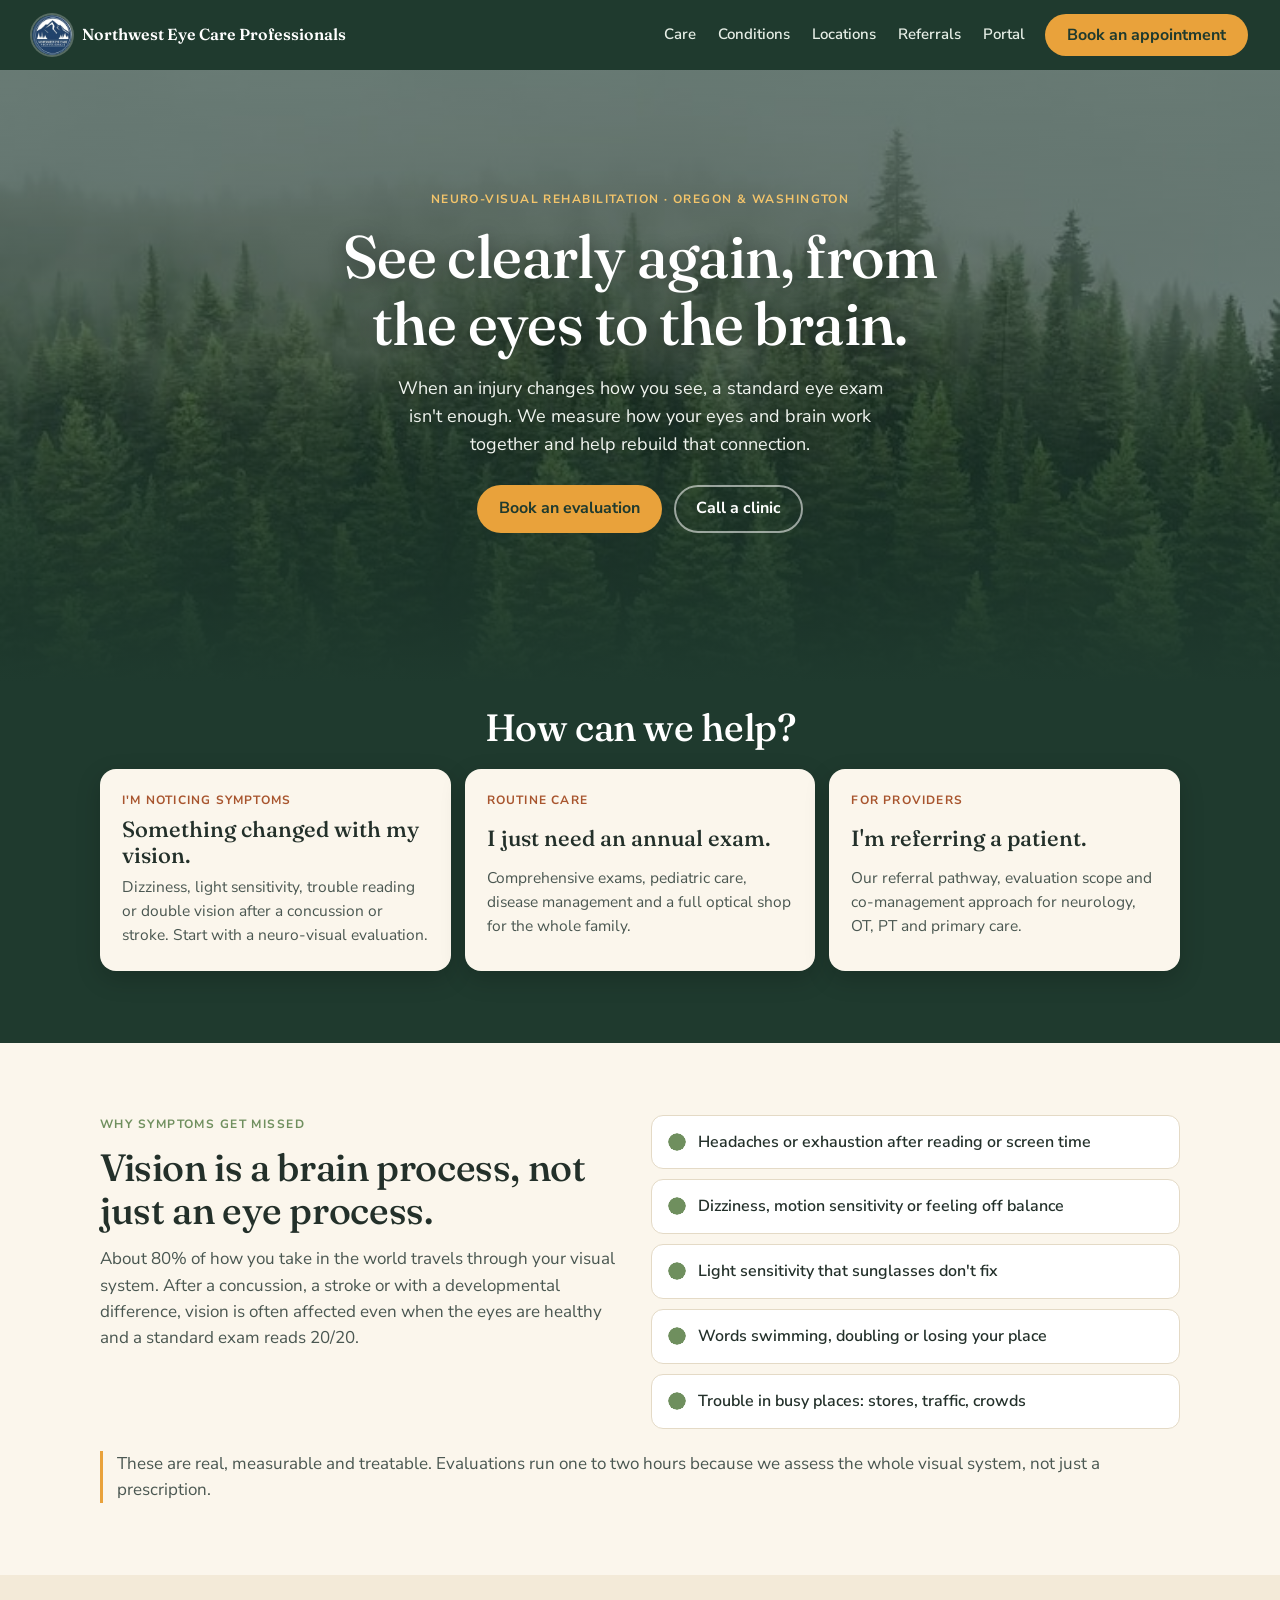
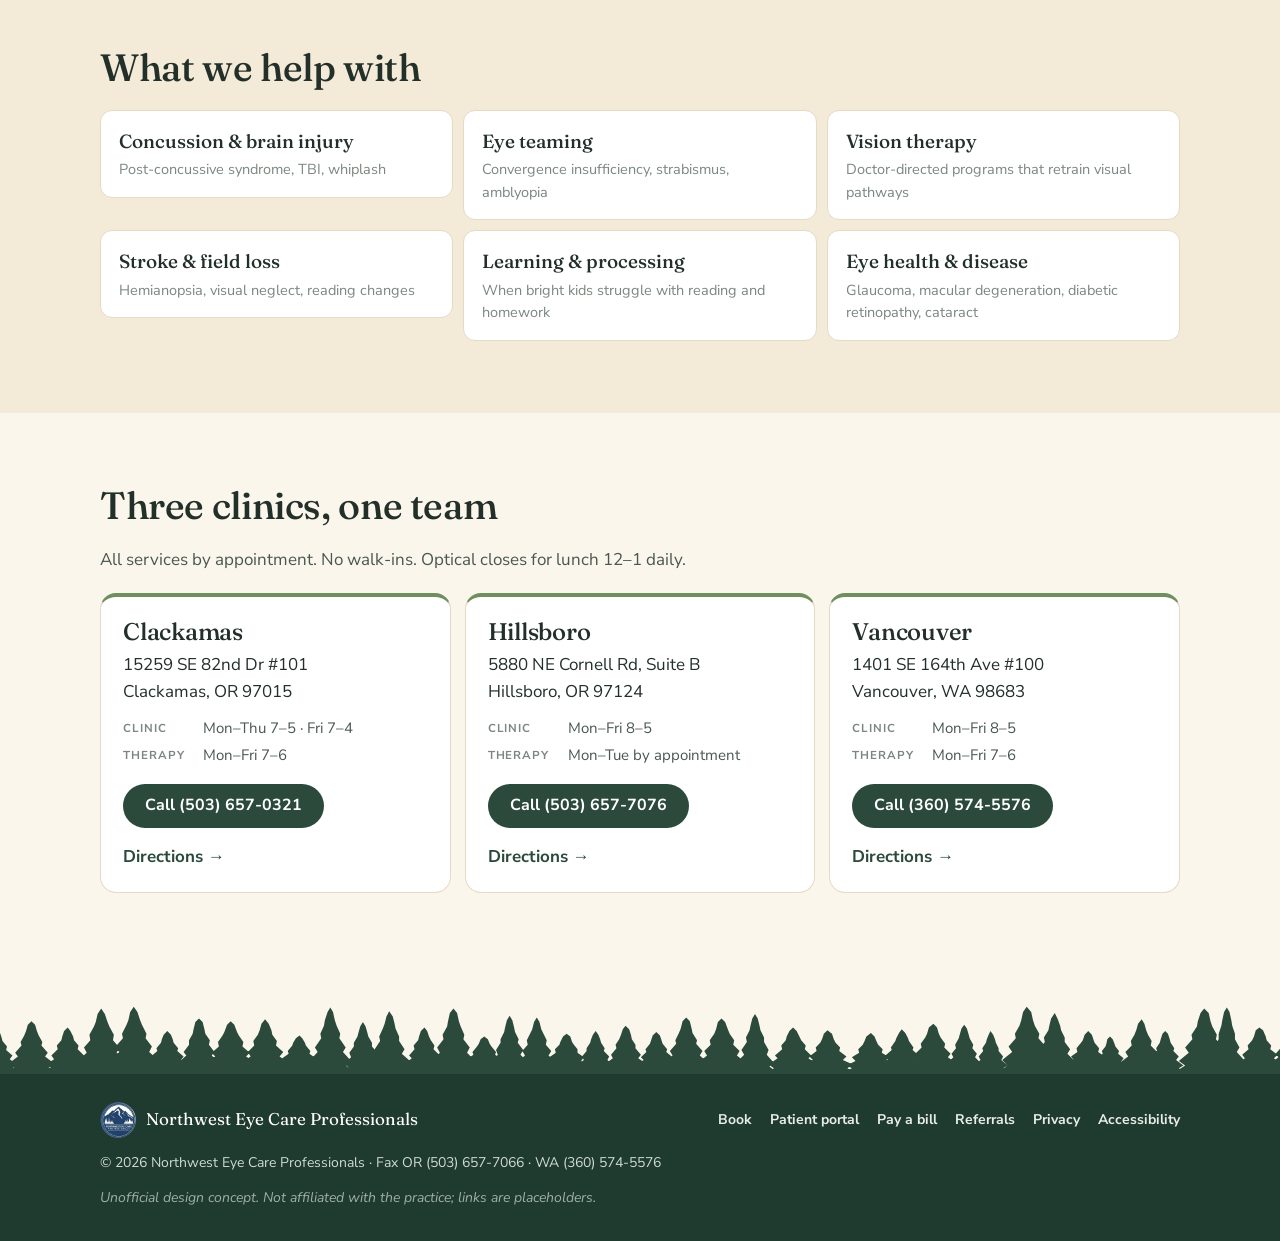
==== commit cfe6584e: "PNW page: foggy forest photo as the faded hero background; footer treeline shows its full height Co-" ====
--- a/pnw/index.html
+++ b/pnw/index.html
@@ -42,11 +42,6 @@
         <a class="btn btn--outline" href="#locations">Call a clinic</a>
       </div>
     </div>
-    <svg class="trees" viewBox="0 0 1440 240" preserveAspectRatio="xMidYMax slice" aria-hidden="true">
-      <path class="trees__far" d="M-20 280 L-20 240 L-20 240 L-20 240 L-6 222 L-12 211 L-1 193 L-5 181 L4 163 L3 152 L9 134 L10 123 L13 105 L18 94 L23 105 L25 123 L27 134 L33 152 L32 163 L41 181 L37 193 L48 211 L41 222 L56 240 L56 240 L32 240 L32 240 L46 222 L40 211 L51 194 L47 183 L56 165 L55 154 L61 136 L62 126 L65 108 L70 97 L75 108 L78 126 L80 136 L85 154 L84 165 L93 183 L89 194 L101 211 L94 222 L108 240 L108 240 L79 240 L79 240 L92 222 L86 211 L96 194 L92 183 L100 165 L99 154 L104 136 L106 125 L108 108 L112 97 L116 108 L119 125 L121 136 L126 154 L125 165 L132 183 L129 194 L139 211 L133 222 L146 240 L146 240 L121 240 L121 240 L137 226 L129 217 L143 202 L138 194 L148 179 L147 170 L154 156 L156 147 L159 133 L165 124 L170 133 L173 147 L175 156 L182 170 L181 179 L191 194 L186 202 L200 217 L192 226 L208 240 L208 240 L170 240 L170 240 L182 220 L176 207 L186 187 L182 175 L190 155 L189 142 L194 122 L195 110 L198 90 L201 77 L205 90 L208 110 L209 122 L214 142 L213 155 L220 175 L217 187 L227 207 L221 220 L233 240 L233 240 L210 240 L210 240 L222 218 L216 205 L226 184 L222 170 L230 149 L229 136 L233 114 L235 101 L237 79 L241 66 L245 79 L247 101 L249 114 L253 136 L252 149 L259 170 L256 184 L266 205 L260 218 L272 240 L272 240 L253 240 L253 240 L269 221 L261 210 L274 191 L269 180 L279 161 L278 150 L284 131 L286 120 L289 101 L294 90 L299 101 L303 120 L305 131 L311 150 L310 161 L319 180 L315 191 L327 210 L320 221 L336 240 L336 240 L297 240 L297 240 L308 222 L303 211 L312 193 L309 182 L316 164 L315 153 L320 135 L321 125 L323 107 L327 96 L331 107 L333 125 L335 135 L339 153 L338 164 L345 182 L342 193 L351 211 L346 222 L357 240 L357 240 L328 240 L328 240 L340 224 L334 215 L345 199 L341 190 L349 174 L348 165 L353 149 L354 139 L357 124 L361 114 L365 124 L368 139 L369 149 L374 165 L374 174 L381 190 L378 199 L388 215 L382 224 L394 240 L394 240 L362 240 L362 240 L376 223 L369 212 L381 195 L377 185 L385 167 L384 157 L390 140 L392 129 L395 112 L400 101 L404 112 L407 129 L409 140 L415 157 L414 167 L423 185 L419 195 L430 212 L423 223 L438 240 L438 240 L413 240 L413 240 L427 221 L420 210 L432 191 L428 179 L437 161 L436 149 L442 130 L444 119 L447 100 L452 88 L456 100 L459 119 L461 130 L467 149 L466 161 L475 179 L471 191 L483 210 L476 221 L491 240 L491 240 L459 240 L459 240 L475 223 L468 212 L480 195 L476 184 L486 167 L484 156 L491 139 L493 128 L496 111 L501 100 L506 111 L509 128 L511 139 L518 156 L516 167 L526 184 L522 195 L534 212 L527 223 L543 240 L543 240 L506 240 L506 240 L524 218 L515 205 L530 183 L525 170 L535 148 L534 135 L541 114 L544 100 L547 79 L553 65 L559 79 L563 100 L565 114 L572 135 L571 148 L582 170 L577 183 L591 205 L583 218 L601 240 L601 240 L569 240 L569 240 L585 224 L578 214 L590 198 L586 188 L596 172 L594 162 L601 146 L603 136 L606 119 L611 110 L617 119 L620 136 L622 146 L628 162 L627 172 L637 188 L632 198 L645 214 L638 224 L654 240 L654 240 L615 240 L615 240 L629 226 L622 217 L633 203 L629 194 L637 180 L636 171 L642 157 L643 148 L646 134 L650 125 L655 134 L657 148 L659 157 L664 171 L663 180 L671 194 L668 203 L678 217 L672 226 L685 240 L685 240 L661 240 L661 240 L675 220 L669 207 L680 187 L676 174 L684 154 L683 141 L689 121 L691 108 L694 88 L698 75 L703 88 L706 108 L707 121 L713 141 L712 154 L720 174 L716 187 L728 207 L721 220 L735 240 L735 240 L704 240 L704 240 L722 220 L713 207 L727 187 L723 174 L733 154 L732 141 L739 120 L741 108 L745 87 L751 75 L756 87 L760 108 L762 120 L769 141 L768 154 L779 174 L774 187 L788 207 L780 220 L797 240 L797 240 L751 240 L751 240 L763 219 L757 206 L768 185 L764 172 L772 151 L771 138 L776 118 L778 105 L780 84 L784 71 L788 84 L791 105 L793 118 L798 138 L797 151 L805 172 L801 185 L811 206 L805 219 L818 240 L818 240 L791 240 L791 240 L809 223 L800 213 L814 196 L810 186 L820 169 L819 159 L826 142 L828 131 L832 114 L838 104 L844 114 L847 131 L849 142 L857 159 L855 169 L866 186 L861 196 L876 213 L867 223 L885 240 L885 240 L839 240 L839 240 L855 220 L847 208 L860 188 L856 176 L865 156 L864 144 L870 124 L872 112 L875 92 L880 79 L885 92 L888 112 L890 124 L897 144 L895 156 L905 176 L901 188 L913 208 L906 220 L921 240 L921 240 L885 240 L885 240 L897 224 L891 214 L901 197 L897 187 L904 171 L904 161 L908 145 L910 135 L912 118 L916 108 L920 118 L922 135 L924 145 L929 161 L928 171 L935 187 L932 197 L941 214 L936 224 L948 240 L948 240 L928 240 L928 240 L945 225 L937 216 L950 202 L946 193 L955 178 L954 169 L961 155 L963 146 L966 131 L972 122 L977 131 L980 146 L982 155 L989 169 L988 178 L998 193 L993 202 L1006 216 L998 225 L1015 240 L1015 240 L976 240 L976 240 L988 226 L982 217 L992 203 L989 194 L996 180 L995 172 L1000 158 L1001 149 L1004 135 L1008 126 L1012 135 L1014 149 L1015 158 L1020 172 L1019 180 L1027 194 L1023 203 L1033 217 L1027 226 L1039 240 L1039 240 L1018 240 L1018 240 L1030 222 L1024 211 L1034 193 L1031 181 L1039 163 L1038 152 L1043 134 L1044 123 L1047 105 L1051 94 L1055 105 L1057 123 L1059 134 L1064 152 L1063 163 L1071 181 L1067 193 L1077 211 L1071 222 L1084 240 L1084 240 L1057 240 L1057 240 L1069 220 L1063 208 L1074 189 L1070 177 L1078 157 L1077 145 L1082 126 L1083 114 L1086 94 L1090 82 L1094 94 L1097 114 L1098 126 L1103 145 L1102 157 L1110 177 L1107 189 L1117 208 L1111 220 L1123 240 L1123 240 L1092 240 L1092 240 L1108 225 L1100 216 L1113 202 L1108 193 L1118 178 L1117 169 L1123 155 L1125 146 L1128 131 L1133 122 L1138 131 L1141 146 L1143 155 L1150 169 L1148 178 L1158 193 L1154 202 L1166 216 L1159 225 L1174 240 L1174 240 L1140 240 L1140 240 L1153 224 L1147 214 L1157 199 L1154 189 L1161 173 L1160 163 L1165 148 L1167 138 L1170 122 L1174 112 L1178 122 L1181 138 L1182 148 L1187 163 L1186 173 L1194 189 L1191 199 L1201 214 L1195 224 L1208 240 L1208 240 L1187 240 L1187 240 L1204 224 L1196 214 L1209 198 L1205 188 L1215 172 L1213 162 L1220 146 L1222 136 L1225 120 L1231 110 L1236 120 L1240 136 L1242 146 L1249 162 L1247 172 L1257 188 L1253 198 L1266 214 L1258 224 L1275 240 L1275 240 L1247 240 L1247 240 L1259 223 L1253 213 L1264 196 L1260 186 L1268 169 L1267 159 L1272 142 L1273 131 L1276 115 L1280 104 L1284 115 L1287 131 L1289 142 L1294 159 L1293 169 L1300 186 L1297 196 L1307 213 L1301 223 L1314 240 L1314 240 L1292 240 L1292 240 L1307 226 L1300 217 L1313 202 L1308 193 L1318 179 L1316 170 L1323 156 L1325 147 L1328 132 L1333 123 L1338 132 L1341 147 L1343 156 L1349 170 L1348 179 L1358 193 L1353 202 L1366 217 L1359 226 L1374 240 L1374 240 L1349 240 L1349 240 L1362 224 L1356 215 L1366 199 L1363 189 L1370 174 L1370 164 L1375 148 L1376 139 L1379 123 L1383 113 L1387 123 L1390 139 L1391 148 L1397 164 L1396 174 L1403 189 L1400 199 L1410 215 L1404 224 L1417 240 L1417 240 L1393 240 L1393 240 L1407 224 L1401 214 L1411 198 L1408 188 L1416 172 L1415 162 L1420 146 L1422 137 L1425 121 L1429 111 L1434 121 L1436 137 L1438 146 L1443 162 L1442 172 L1451 188 L1447 198 L1458 214 L1451 224 L1465 240 L1465 240 L1430 240 L1430 240 L1442 222 L1437 210 L1446 192 L1443 181 L1450 163 L1449 151 L1454 133 L1456 122 L1458 103 L1462 92 L1466 103 L1468 122 L1470 133 L1474 151 L1474 163 L1481 181 L1477 192 L1487 210 L1481 222 L1493 240 L1493 240 L1465 280 Z"/>
-      <path class="trees__mid" d="M-20 280 L-20 240 L-20 240 L-20 240 L-6 228 L-13 220 L-2 208 L-5 201 L3 188 L2 181 L7 169 L9 161 L12 149 L17 141 L21 149 L24 161 L26 169 L31 181 L30 188 L38 201 L35 208 L46 220 L39 228 L53 240 L53 240 L23 240 L23 240 L39 227 L32 219 L44 206 L40 198 L49 185 L48 177 L55 165 L57 157 L60 144 L65 136 L70 144 L73 157 L75 165 L82 177 L81 185 L90 198 L86 206 L99 219 L91 227 L107 240 L107 240 L75 240 L75 240 L90 229 L83 222 L95 211 L91 204 L100 193 L99 187 L105 175 L107 169 L110 158 L115 151 L120 158 L123 169 L125 175 L131 187 L130 193 L139 204 L135 211 L148 222 L140 229 L156 240 L156 240 L118 240 L118 240 L133 225 L126 216 L138 201 L134 192 L143 177 L142 167 L149 152 L151 143 L154 128 L159 119 L164 128 L167 143 L169 152 L175 167 L174 177 L183 192 L179 201 L192 216 L184 225 L200 240 L200 240 L163 240 L163 240 L174 225 L169 217 L178 202 L175 193 L182 179 L181 170 L186 155 L187 146 L189 132 L193 123 L197 132 L199 146 L201 155 L205 170 L205 179 L211 193 L208 202 L218 217 L212 225 L224 240 L224 240 L205 240 L205 240 L216 224 L211 214 L220 199 L217 189 L224 173 L223 163 L228 148 L229 138 L231 122 L235 112 L239 122 L241 138 L243 148 L247 163 L246 173 L253 189 L250 199 L259 214 L254 224 L266 240 L266 240 L246 240 L246 240 L260 227 L253 220 L264 207 L260 200 L269 187 L268 179 L273 167 L275 159 L278 147 L282 139 L287 147 L290 159 L291 167 L297 179 L296 187 L304 200 L301 207 L312 220 L305 227 L319 240 L319 240 L284 240 L284 240 L295 224 L290 214 L298 198 L295 189 L302 173 L301 163 L305 147 L306 137 L309 122 L312 112 L315 122 L318 137 L319 147 L323 163 L322 173 L329 189 L326 198 L334 214 L329 224 L340 240 L340 240 L315 240 L315 240 L329 228 L322 221 L334 210 L330 203 L339 191 L338 184 L343 173 L345 166 L348 154 L353 147 L357 154 L360 166 L362 173 L368 184 L367 191 L376 203 L372 210 L383 221 L376 228 L391 240 L391 240 L365 240 L365 240 L379 228 L373 221 L384 209 L380 202 L388 190 L387 183 L393 171 L394 164 L397 153 L402 145 L406 153 L409 164 L411 171 L416 183 L415 190 L424 202 L420 209 L431 221 L424 228 L438 240 L438 240 L404 240 L404 240 L419 230 L412 223 L424 213 L420 207 L428 196 L427 190 L433 180 L435 173 L438 163 L443 157 L447 163 L450 173 L452 180 L458 190 L457 196 L466 207 L462 213 L473 223 L466 230 L481 240 L481 240 L446 240 L446 240 L460 225 L453 215 L464 200 L460 191 L469 176 L468 166 L473 151 L475 142 L478 127 L482 117 L486 127 L489 142 L491 151 L496 166 L495 176 L504 191 L500 200 L511 215 L504 225 L518 240 L518 240 L491 240 L491 240 L503 224 L497 215 L507 199 L503 190 L511 174 L510 164 L515 149 L516 139 L519 124 L522 114 L526 124 L529 139 L530 149 L535 164 L534 174 L542 190 L538 199 L548 215 L542 224 L554 240 L554 240 L525 240 L525 240 L536 228 L531 221 L539 210 L536 203 L543 191 L542 184 L546 172 L547 165 L549 154 L553 147 L556 154 L558 165 L560 172 L564 184 L563 191 L569 203 L567 210 L575 221 L570 228 L581 240 L581 240 L558 240 L558 240 L569 229 L563 222 L572 211 L569 204 L576 193 L575 187 L579 176 L581 169 L583 158 L586 151 L590 158 L592 169 L593 176 L598 187 L597 193 L603 204 L600 211 L609 222 L604 229 L615 240 L615 240 L590 240 L590 240 L604 229 L598 223 L609 212 L605 205 L613 195 L612 188 L618 177 L619 171 L622 160 L626 153 L631 160 L634 171 L635 177 L641 188 L640 195 L648 205 L644 212 L655 223 L649 229 L663 240 L663 240 L632 240 L632 240 L647 224 L640 214 L652 198 L648 188 L657 172 L656 163 L662 147 L664 137 L667 121 L673 111 L678 121 L681 137 L683 147 L689 163 L688 172 L697 188 L693 198 L705 214 L698 224 L713 240 L713 240 L683 240 L683 240 L698 226 L691 218 L702 205 L698 196 L707 183 L706 174 L712 161 L714 153 L716 139 L721 131 L726 139 L729 153 L731 161 L736 174 L735 183 L744 196 L740 205 L751 218 L745 226 L759 240 L759 240 L723 240 L723 240 L734 230 L729 224 L737 214 L734 208 L741 198 L740 191 L744 181 L746 175 L748 165 L751 159 L755 165 L757 175 L758 181 L763 191 L762 198 L768 208 L765 214 L774 224 L769 230 L779 240 L779 240 L762 240 L762 240 L776 224 L769 214 L781 198 L777 189 L785 173 L784 163 L790 147 L792 137 L795 122 L800 112 L804 122 L807 137 L809 147 L815 163 L814 173 L822 189 L818 198 L830 214 L823 224 L838 240 L838 240 L800 240 L800 240 L814 227 L807 219 L819 206 L815 198 L823 185 L822 178 L828 165 L829 157 L832 144 L837 136 L841 144 L844 157 L846 165 L852 178 L851 185 L859 198 L855 206 L867 219 L860 227 L874 240 L874 240 L848 240 L848 240 L860 224 L854 214 L864 198 L861 188 L868 172 L867 162 L872 146 L874 136 L876 120 L880 110 L884 120 L886 136 L888 146 L893 162 L892 172 L899 188 L896 198 L906 214 L900 224 L912 240 L912 240 L881 240 L881 240 L895 226 L888 217 L899 202 L895 193 L903 179 L902 170 L908 155 L910 147 L912 132 L917 123 L921 132 L924 147 L926 155 L931 170 L930 179 L938 193 L934 202 L945 217 L939 226 L952 240 L952 240 L930 240 L930 240 L944 226 L937 217 L949 203 L945 194 L954 180 L953 171 L959 157 L960 148 L963 134 L968 125 L973 134 L976 148 L978 157 L983 171 L982 180 L991 194 L987 203 L999 217 L992 226 L1007 240 L1007 240 L980 240 L980 240 L996 228 L989 220 L1001 208 L997 201 L1006 189 L1005 181 L1011 169 L1013 162 L1016 150 L1022 142 L1027 150 L1030 162 L1032 169 L1038 181 L1037 189 L1046 201 L1042 208 L1055 220 L1047 228 L1063 240 L1063 240 L1033 240 L1033 240 L1048 225 L1041 215 L1054 200 L1049 191 L1059 175 L1057 166 L1064 151 L1066 141 L1069 126 L1074 116 L1079 126 L1082 141 L1084 151 L1090 166 L1089 175 L1098 191 L1094 200 L1107 215 L1099 225 L1115 240 L1115 240 L1081 240 L1081 240 L1096 225 L1089 215 L1101 200 L1096 191 L1105 175 L1104 166 L1110 151 L1112 141 L1115 126 L1120 117 L1125 126 L1128 141 L1130 151 L1136 166 L1135 175 L1144 191 L1140 200 L1152 215 L1144 225 L1159 240 L1159 240 L1129 240 L1129 240 L1143 228 L1136 220 L1148 208 L1144 200 L1152 188 L1151 181 L1157 168 L1159 161 L1161 148 L1166 141 L1171 148 L1173 161 L1175 168 L1181 181 L1180 188 L1188 200 L1184 208 L1195 220 L1189 228 L1203 240 L1203 240 L1175 240 L1175 240 L1188 230 L1182 223 L1193 213 L1189 206 L1198 196 L1197 190 L1202 179 L1204 173 L1207 162 L1211 156 L1216 162 L1218 173 L1220 179 L1226 190 L1225 196 L1233 206 L1229 213 L1240 223 L1234 230 L1248 240 L1248 240 L1221 240 L1221 240 L1237 225 L1229 215 L1242 200 L1237 190 L1247 175 L1246 166 L1252 150 L1254 141 L1258 125 L1263 116 L1268 125 L1271 141 L1273 150 L1280 166 L1279 175 L1288 190 L1284 200 L1297 215 L1289 225 L1305 240 L1305 240 L1275 240 L1275 240 L1288 226 L1282 217 L1292 202 L1289 193 L1296 179 L1295 170 L1300 155 L1302 147 L1304 132 L1309 123 L1313 132 L1315 147 L1317 155 L1322 170 L1321 179 L1329 193 L1325 202 L1335 217 L1329 226 L1342 240 L1342 240 L1316 240 L1316 240 L1329 225 L1323 216 L1334 200 L1330 191 L1338 176 L1337 167 L1342 152 L1344 142 L1346 127 L1350 118 L1355 127 L1357 142 L1359 152 L1364 167 L1363 176 L1371 191 L1367 200 L1378 216 L1372 225 L1385 240 L1385 240 L1352 240 L1352 240 L1366 230 L1359 224 L1371 214 L1367 207 L1376 197 L1375 191 L1381 181 L1383 175 L1386 165 L1390 159 L1395 165 L1398 175 L1400 181 L1406 191 L1405 197 L1414 207 L1410 214 L1421 224 L1414 230 L1429 240 L1429 240 L1400 240 L1400 240 L1413 229 L1407 222 L1417 210 L1414 203 L1421 192 L1421 185 L1426 174 L1427 167 L1430 155 L1434 148 L1439 155 L1441 167 L1443 174 L1448 185 L1447 192 L1455 203 L1452 210 L1462 222 L1456 229 L1469 240 L1469 240 L1444 240 L1444 240 L1457 226 L1451 218 L1462 204 L1458 196 L1466 182 L1465 174 L1470 160 L1472 151 L1475 138 L1479 129 L1483 138 L1486 151 L1488 160 L1493 174 L1492 182 L1500 196 L1496 204 L1507 218 L1501 226 L1514 240 L1514 240 L1492 280 Z"/>
-      <path class="trees__near" d="M-20 280 L-20 240 L-20 240 L-20 240 L-10 234 L-15 231 L-7 225 L-10 222 L-4 216 L-5 213 L-1 207 L1 204 L3 198 L6 195 L9 198 L11 204 L12 207 L16 213 L15 216 L21 222 L18 225 L26 231 L22 234 L31 240 L31 240 L9 240 L9 240 L21 233 L15 229 L24 223 L21 219 L28 212 L27 208 L32 202 L34 198 L36 191 L40 187 L44 191 L46 198 L47 202 L52 208 L51 212 L58 219 L55 223 L65 229 L59 233 L71 240 L71 240 L42 240 L42 240 L55 231 L49 226 L59 217 L55 211 L63 203 L62 197 L67 188 L69 183 L71 174 L76 169 L80 174 L82 183 L84 188 L89 197 L88 203 L96 211 L92 217 L103 226 L97 231 L110 240 L110 240 L82 240 L82 240 L94 233 L88 228 L99 221 L95 217 L103 210 L102 205 L107 198 L109 194 L111 186 L115 182 L119 186 L122 194 L124 198 L129 205 L128 210 L136 217 L132 221 L142 228 L136 233 L149 240 L149 240 L124 240 L124 240 L134 232 L129 228 L137 220 L134 215 L140 207 L139 203 L143 195 L144 190 L146 182 L149 178 L152 182 L154 190 L155 195 L159 203 L159 207 L164 215 L162 220 L169 228 L165 232 L174 240 L174 240 L157 240 L157 240 L170 230 L164 224 L174 214 L171 208 L179 198 L178 192 L183 182 L184 176 L187 166 L191 160 L195 166 L198 176 L200 182 L205 192 L204 198 L212 208 L208 214 L218 224 L212 230 L225 240 L225 240 L196 240 L196 240 L208 233 L202 228 L211 221 L208 217 L215 210 L214 205 L219 198 L220 194 L223 187 L226 182 L230 187 L232 194 L234 198 L238 205 L237 210 L244 217 L241 221 L250 228 L245 233 L256 240 L256 240 L228 240 L228 240 L239 230 L234 224 L242 215 L239 209 L246 199 L245 193 L249 183 L251 177 L253 167 L257 162 L260 167 L262 177 L264 183 L268 193 L267 199 L274 209 L271 215 L280 224 L274 230 L285 240 L285 240 L266 240 L266 240 L278 230 L273 223 L282 213 L279 207 L286 197 L285 190 L290 180 L291 174 L294 163 L298 157 L302 163 L304 174 L305 180 L310 190 L309 197 L317 207 L313 213 L323 223 L317 230 L329 240 L329 240 L301 240 L301 240 L311 232 L306 227 L314 220 L311 215 L317 207 L316 202 L320 194 L321 190 L323 182 L326 177 L329 182 L331 190 L332 194 L336 202 L335 207 L341 215 L338 220 L345 227 L341 232 L350 240 L350 240 L329 240 L329 240 L338 232 L334 228 L341 220 L339 215 L344 208 L344 203 L347 195 L349 191 L351 183 L354 178 L357 183 L359 191 L360 195 L364 203 L363 208 L369 215 L366 220 L374 228 L369 232 L379 240 L379 240 L360 240 L360 240 L371 233 L366 228 L374 221 L371 217 L378 210 L377 205 L382 198 L383 194 L385 187 L389 182 L392 187 L394 194 L396 198 L400 205 L399 210 L406 217 L403 221 L412 228 L406 233 L417 240 L417 240 L398 240 L398 240 L412 232 L405 227 L416 220 L412 215 L420 207 L419 202 L424 194 L426 190 L429 182 L433 177 L437 182 L440 190 L442 194 L447 202 L446 207 L454 215 L450 220 L461 227 L455 232 L468 240 L468 240 L434 240 L434 240 L443 230 L439 224 L446 214 L443 208 L448 198 L448 192 L451 182 L452 176 L454 166 L457 160 L460 166 L462 176 L463 182 L466 192 L466 198 L471 208 L468 214 L475 224 L471 230 L480 240 L480 240 L457 240 L457 240 L469 232 L464 226 L473 218 L470 213 L477 204 L476 199 L481 191 L482 186 L485 177 L489 172 L493 177 L495 186 L497 191 L501 199 L500 204 L508 213 L504 218 L514 226 L508 232 L520 240 L520 240 L493 240 L493 240 L505 234 L499 231 L509 225 L506 222 L513 216 L512 213 L517 207 L519 203 L521 198 L525 194 L529 198 L531 203 L533 207 L538 213 L537 216 L544 222 L541 225 L551 231 L545 234 L557 240 L557 240 L527 240 L527 240 L537 234 L532 231 L541 225 L538 222 L544 216 L544 212 L548 207 L549 203 L551 198 L555 194 L558 198 L561 203 L562 207 L566 212 L565 216 L572 222 L569 225 L577 231 L572 234 L583 240 L583 240 L564 240 L564 240 L574 234 L569 230 L577 224 L574 220 L580 213 L580 210 L583 203 L585 199 L587 193 L590 189 L593 193 L595 199 L596 203 L600 210 L599 213 L605 220 L602 224 L610 230 L606 234 L615 240 L615 240 L590 240 L590 240 L602 232 L596 227 L606 220 L602 215 L609 207 L608 202 L613 194 L615 190 L617 182 L621 177 L624 182 L627 190 L628 194 L633 202 L632 207 L639 215 L636 220 L645 227 L639 232 L651 240 L651 240 L628 240 L628 240 L640 230 L634 225 L644 215 L641 209 L648 199 L647 194 L651 184 L653 178 L655 169 L659 163 L663 169 L665 178 L667 184 L671 194 L670 199 L677 209 L674 215 L684 225 L678 230 L690 240 L690 240 L671 240 L671 240 L683 233 L677 229 L686 223 L683 219 L690 212 L689 208 L694 202 L696 198 L698 191 L702 187 L706 191 L708 198 L709 202 L714 208 L713 212 L720 219 L717 223 L727 229 L721 233 L733 240 L733 240 L708 240 L708 240 L717 234 L713 231 L720 225 L718 222 L723 216 L723 213 L726 207 L727 204 L729 198 L732 195 L735 198 L737 204 L739 207 L742 213 L742 216 L747 222 L745 225 L752 231 L748 234 L757 240 L757 240 L737 240 L737 240 L749 234 L743 230 L753 223 L750 219 L757 213 L756 209 L761 202 L762 198 L765 192 L769 188 L772 192 L775 198 L776 202 L781 209 L780 213 L787 219 L784 223 L794 230 L788 234 L800 240 L800 240 L772 240 L772 240 L782 231 L777 225 L785 216 L783 211 L789 202 L788 196 L792 187 L793 182 L795 173 L799 167 L802 173 L804 182 L805 187 L809 196 L809 202 L815 211 L812 216 L820 225 L815 231 L826 240 L826 240 L804 240 L804 240 L816 231 L810 225 L820 216 L816 210 L823 201 L822 195 L827 186 L828 180 L831 170 L835 165 L838 170 L841 180 L842 186 L847 195 L846 201 L853 210 L849 216 L859 225 L853 231 L865 240 L865 240 L839 240 L839 240 L852 230 L846 224 L856 214 L852 208 L860 197 L859 191 L864 181 L865 175 L868 165 L872 159 L876 165 L878 175 L880 181 L885 191 L884 197 L891 208 L888 214 L898 224 L892 230 L904 240 L904 240 L873 240 L873 240 L886 231 L880 225 L890 216 L886 210 L894 201 L893 196 L898 186 L900 181 L903 172 L907 166 L911 172 L914 181 L915 186 L921 196 L920 201 L927 210 L924 216 L934 225 L928 231 L941 240 L941 240 L909 240 L909 240 L919 231 L914 226 L923 217 L920 212 L926 203 L926 198 L930 189 L931 184 L933 175 L937 170 L940 175 L943 184 L944 189 L948 198 L947 203 L954 212 L951 217 L959 226 L954 231 L965 240 L965 240 L947 240 L947 240 L957 232 L953 226 L961 218 L958 213 L964 204 L963 199 L968 191 L969 186 L971 177 L974 172 L978 177 L980 186 L981 191 L985 199 L984 204 L991 213 L988 218 L996 226 L991 232 L1002 240 L1002 240 L984 240 L984 240 L996 230 L990 223 L1000 213 L997 207 L1004 197 L1003 190 L1008 180 L1010 174 L1012 164 L1016 157 L1020 164 L1023 174 L1024 180 L1029 190 L1028 197 L1036 207 L1032 213 L1042 223 L1037 230 L1049 240 L1049 240 L1022 240 L1022 240 L1034 233 L1029 229 L1038 223 L1035 219 L1042 212 L1041 208 L1045 201 L1047 197 L1049 191 L1053 187 L1057 191 L1059 197 L1061 201 L1065 208 L1064 212 L1071 219 L1068 223 L1078 229 L1072 233 L1084 240 L1084 240 L1062 240 L1062 240 L1074 231 L1068 226 L1078 217 L1075 212 L1082 203 L1082 198 L1087 189 L1088 183 L1091 175 L1095 169 L1099 175 L1101 183 L1103 189 L1108 198 L1107 203 L1114 212 L1111 217 L1121 226 L1115 231 L1127 240 L1127 240 L1104 240 L1104 240 L1114 230 L1109 224 L1117 214 L1114 208 L1120 198 L1119 191 L1123 181 L1124 175 L1126 165 L1129 159 L1132 165 L1134 175 L1135 181 L1139 191 L1139 198 L1144 208 L1142 214 L1149 224 L1145 230 L1154 240 L1154 240 L1139 240 L1139 240 L1152 232 L1146 227 L1157 218 L1153 213 L1161 205 L1160 200 L1165 192 L1167 187 L1169 179 L1174 174 L1178 179 L1181 187 L1182 192 L1188 200 L1187 205 L1195 213 L1191 218 L1202 227 L1195 232 L1208 240 L1208 240 L1185 240 L1185 240 L1195 230 L1190 224 L1198 214 L1195 207 L1201 197 L1201 191 L1205 181 L1206 175 L1208 165 L1211 159 L1215 165 L1217 175 L1218 181 L1222 191 L1221 197 L1227 207 L1224 214 L1232 224 L1228 230 L1238 240 L1238 240 L1220 240 L1220 240 L1231 234 L1226 230 L1234 224 L1231 221 L1237 215 L1236 211 L1241 205 L1242 201 L1244 195 L1247 192 L1251 195 L1253 201 L1254 205 L1258 211 L1257 215 L1263 221 L1261 224 L1269 230 L1264 234 L1274 240 L1274 240 L1252 240 L1252 240 L1263 231 L1258 225 L1267 215 L1264 210 L1270 200 L1270 195 L1274 185 L1275 179 L1278 170 L1281 164 L1285 170 L1287 179 L1289 185 L1293 195 L1292 200 L1299 210 L1296 215 L1305 225 L1300 231 L1311 240 L1311 240 L1287 240 L1287 240 L1296 230 L1292 225 L1299 215 L1296 209 L1301 199 L1301 194 L1304 184 L1305 178 L1307 169 L1310 163 L1313 169 L1314 178 L1316 184 L1319 194 L1318 199 L1324 209 L1321 215 L1328 225 L1324 230 L1333 240 L1333 240 L1310 240 L1310 240 L1323 234 L1317 230 L1327 223 L1323 219 L1331 213 L1330 209 L1335 202 L1336 198 L1339 192 L1343 188 L1347 192 L1349 198 L1351 202 L1356 209 L1355 213 L1362 219 L1359 223 L1369 230 L1363 234 L1375 240 L1375 240 L1347 240 L1347 240 L1360 234 L1354 230 L1364 224 L1360 220 L1368 213 L1367 210 L1372 203 L1373 200 L1376 193 L1380 189 L1384 193 L1386 200 L1388 203 L1393 210 L1392 213 L1399 220 L1396 224 L1406 230 L1400 234 L1412 240 L1412 240 L1382 240 L1382 240 L1393 231 L1387 225 L1396 216 L1393 210 L1400 201 L1399 196 L1403 186 L1405 181 L1407 172 L1411 166 L1414 172 L1416 181 L1418 186 L1422 196 L1421 201 L1428 210 L1425 216 L1434 225 L1429 231 L1440 240 L1440 240 L1420 240 L1420 240 L1432 230 L1427 223 L1436 213 L1433 207 L1440 197 L1439 190 L1444 180 L1445 174 L1448 163 L1451 157 L1455 163 L1458 174 L1459 180 L1464 190 L1463 197 L1470 207 L1467 213 L1476 223 L1471 230 L1483 240 L1483 240 L1458 240 L1458 240 L1471 234 L1464 230 L1475 224 L1471 221 L1479 215 L1478 211 L1483 205 L1485 201 L1488 195 L1492 192 L1496 195 L1499 201 L1500 205 L1506 211 L1505 215 L1513 221 L1509 224 L1519 230 L1513 234 L1526 240 L1526 240 L1495 280 Z"/>
-    </svg>
   </div>
 </section>
 
--- a/pnw/styles.css
+++ b/pnw/styles.css
@@ -31,6 +31,7 @@
 section { padding: 56px var(--pad); }
 section:not(.hero) > *, .brain__inner, .foot__inner { max-width: var(--max); margin-left: auto; margin-right: auto; }
 
+.hero .eyebrow { color: #f3c46b; }
 .eyebrow { font-size: 12px; text-transform: uppercase; letter-spacing: 0.12em; font-weight: 700; color: var(--sun); margin-bottom: 14px; }
 .eyebrow--moss { color: var(--moss); }
 .link { font-weight: 700; }
@@ -64,20 +65,22 @@
 .hero { padding: 0; }
 .hero__sky {
   position: relative; overflow: hidden; color: #fff;
-  background: linear-gradient(180deg, #1f3a2e 0%, #35604a 45%, #b9865a 82%, #e9a23b 100%);
-  padding: 56px var(--pad) 210px;
+  background: var(--forest-deep) url("../assets/forest.jpg") center 35% / cover no-repeat;
+  padding: 72px var(--pad) 96px;
 }
-.hero__copy { max-width: 620px; margin: 0 auto; position: relative; z-index: 1; text-align: center; }
-.hero h1 { color: #fff; font-size: clamp(36px, 7vw, 60px); margin-bottom: 18px; }
-.hero p:not(.eyebrow) { font-size: 18px; color: #eaf1ea; max-width: 520px; margin: 0 auto 26px; }
+.hero__sky::before {
+  content: ""; position: absolute; inset: 0;
+  background: linear-gradient(180deg, rgba(31,58,46,.62) 0%, rgba(31,58,46,.55) 45%, rgba(31,58,46,.85) 85%, var(--forest-deep) 100%);
+}
+
+.hero__copy { max-width: 640px; margin: 0 auto; position: relative; z-index: 1; text-align: center; }
+.hero .eyebrow { color: #f3c46b; }
+.hero h1 { color: #fff; font-size: clamp(36px, 7vw, 60px); margin-bottom: 18px; text-shadow: 0 2px 18px rgba(0,0,0,.35); }
+.hero p:not(.eyebrow) { font-size: 18px; color: #f1f5f0; max-width: 520px; margin: 0 auto 26px; text-shadow: 0 1px 12px rgba(0,0,0,.3); }
 .hero__actions { display: flex; gap: 12px; justify-content: center; flex-wrap: wrap; }
-.trees { position: absolute; left: 0; right: 0; bottom: -2px; width: 100%; height: 220px; display: block; }
-.trees__far { fill: #4b7a5e; }
-.trees__mid { fill: #2f5340; }
-.trees__near { fill: var(--forest-deep); }
 
 /* help */
-.help { background: var(--forest-deep); color: #fff; padding-top: 8px; }
+.help { background: var(--forest-deep); color: #fff; padding-top: 24px; }
 .help h2 { color: #fff; text-align: center; }
 .help__cards { display: grid; gap: 14px; }
 .card {
@@ -130,7 +133,7 @@
 
 /* footer */
 .foot { background: var(--forest-deep); color: #cfdbd1; position: relative; padding: 0 var(--pad) 32px; font-size: 14px; }
-.foot__trees { display: block; width: calc(100% + 2 * var(--pad)); margin: 0 calc(-1 * var(--pad)); height: 70px; fill: var(--forest); background: var(--cream); }
+.foot__trees { display: block; width: calc(100% + 2 * var(--pad)); margin: 0 calc(-1 * var(--pad)); height: auto; aspect-ratio: 1440 / 120; min-height: 56px; fill: var(--forest); background: var(--cream); }
 .foot__inner { padding-top: 28px; display: grid; gap: 14px; }
 .foot__brand { display: flex; align-items: center; gap: 10px; color: #fff; font-family: var(--serif); font-size: 17px; }
 .foot__brand img { border-radius: 50%; }
@@ -154,8 +157,7 @@
   .top__cta { display: inline-flex; }
   .brand span br { display: none; }
   section { padding: 72px 32px; }
-  .hero__sky { padding: 88px 32px 240px; }
-  .trees { height: 260px; }
+  .hero__sky { padding: 120px 32px 150px; }
   .help__cards, .loc__grid { grid-template-columns: repeat(3, 1fr); }
   .conditions__list { grid-template-columns: repeat(2, 1fr); }
   .brain__inner { grid-template-columns: 1fr 1fr; align-items: start; }
